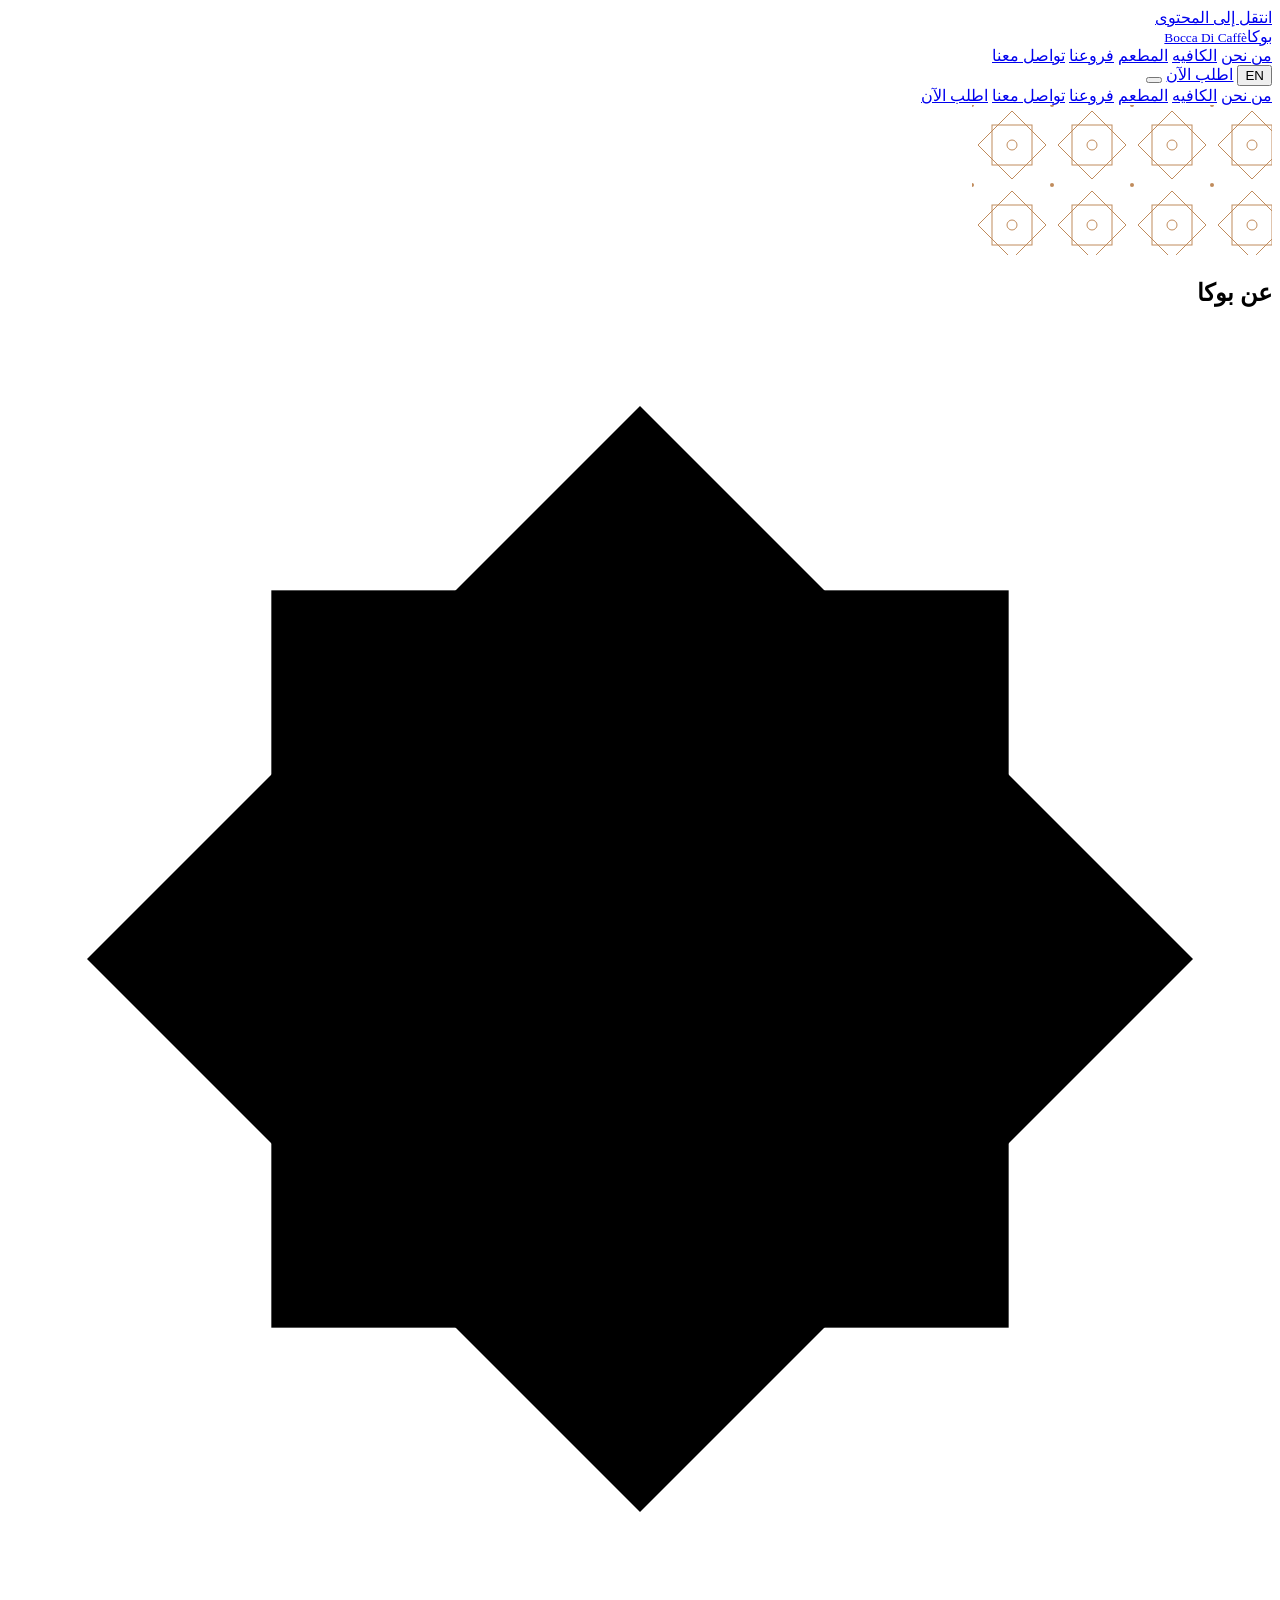
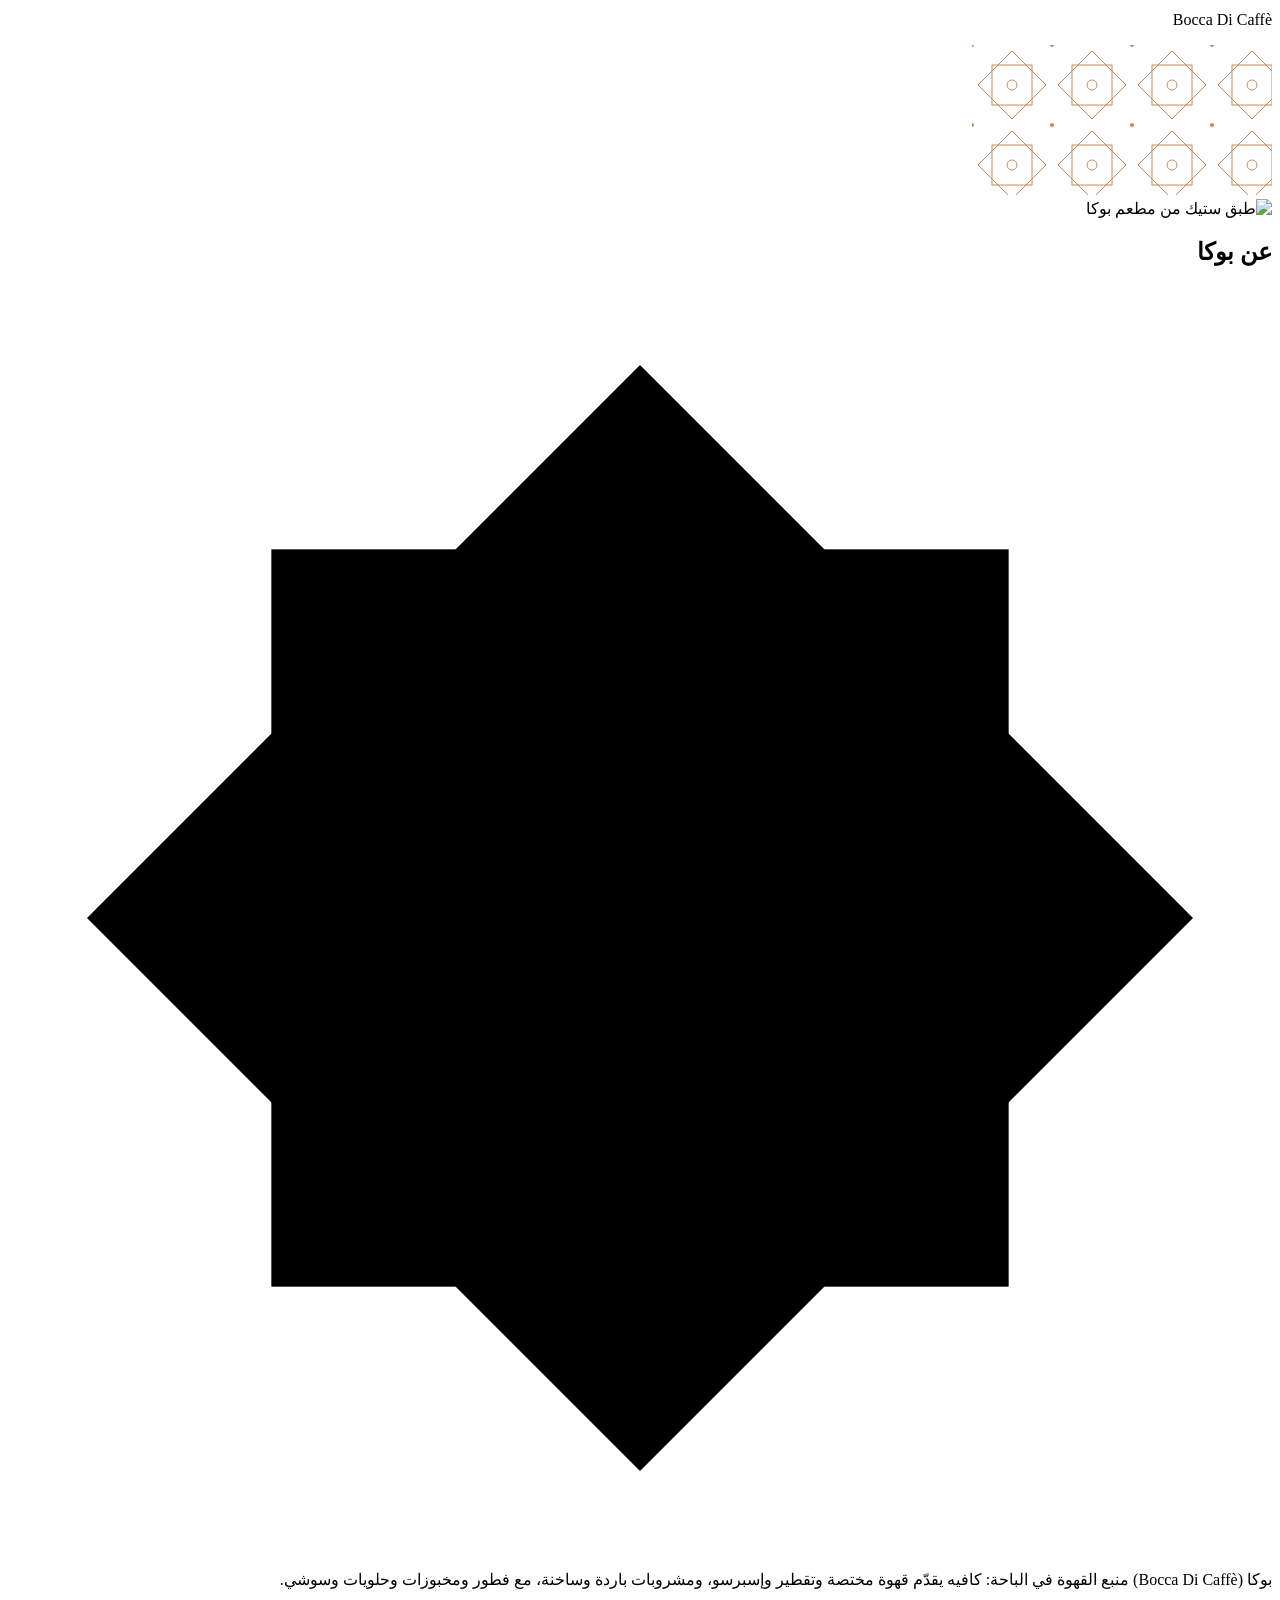
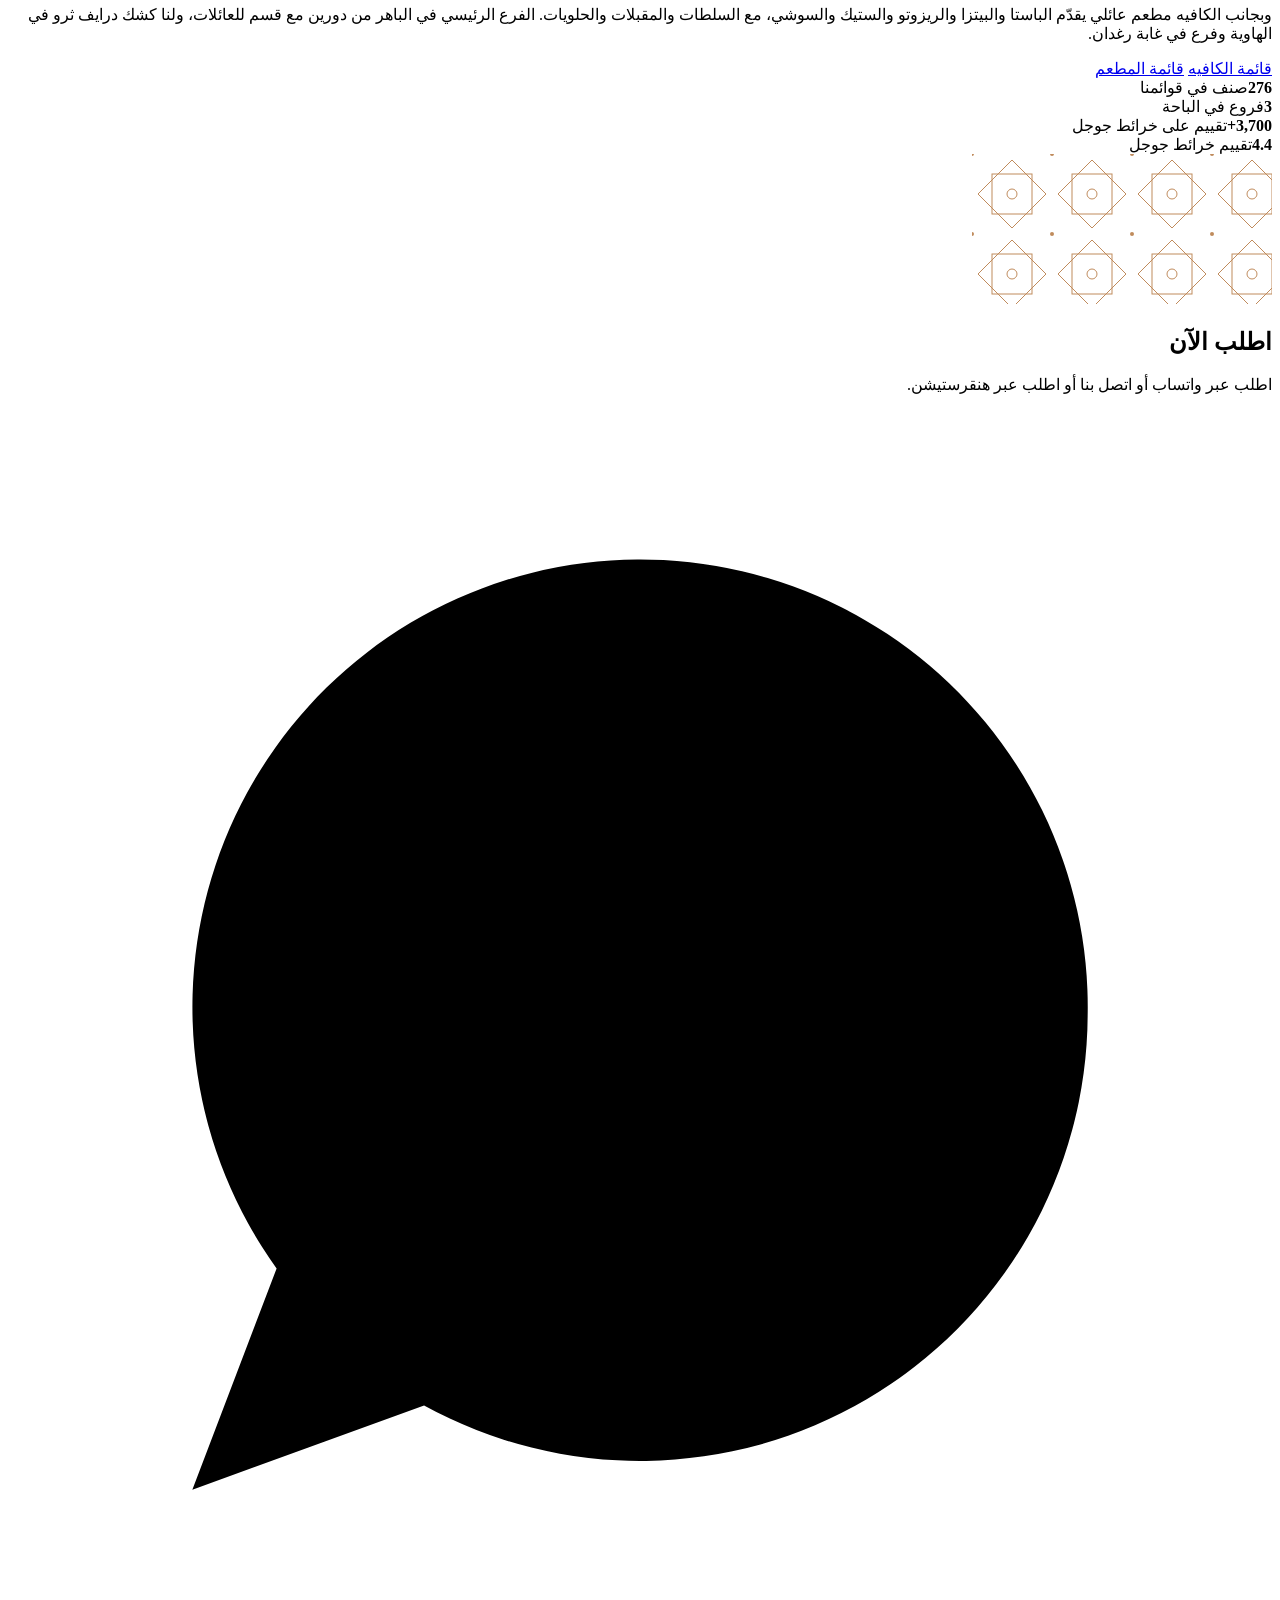
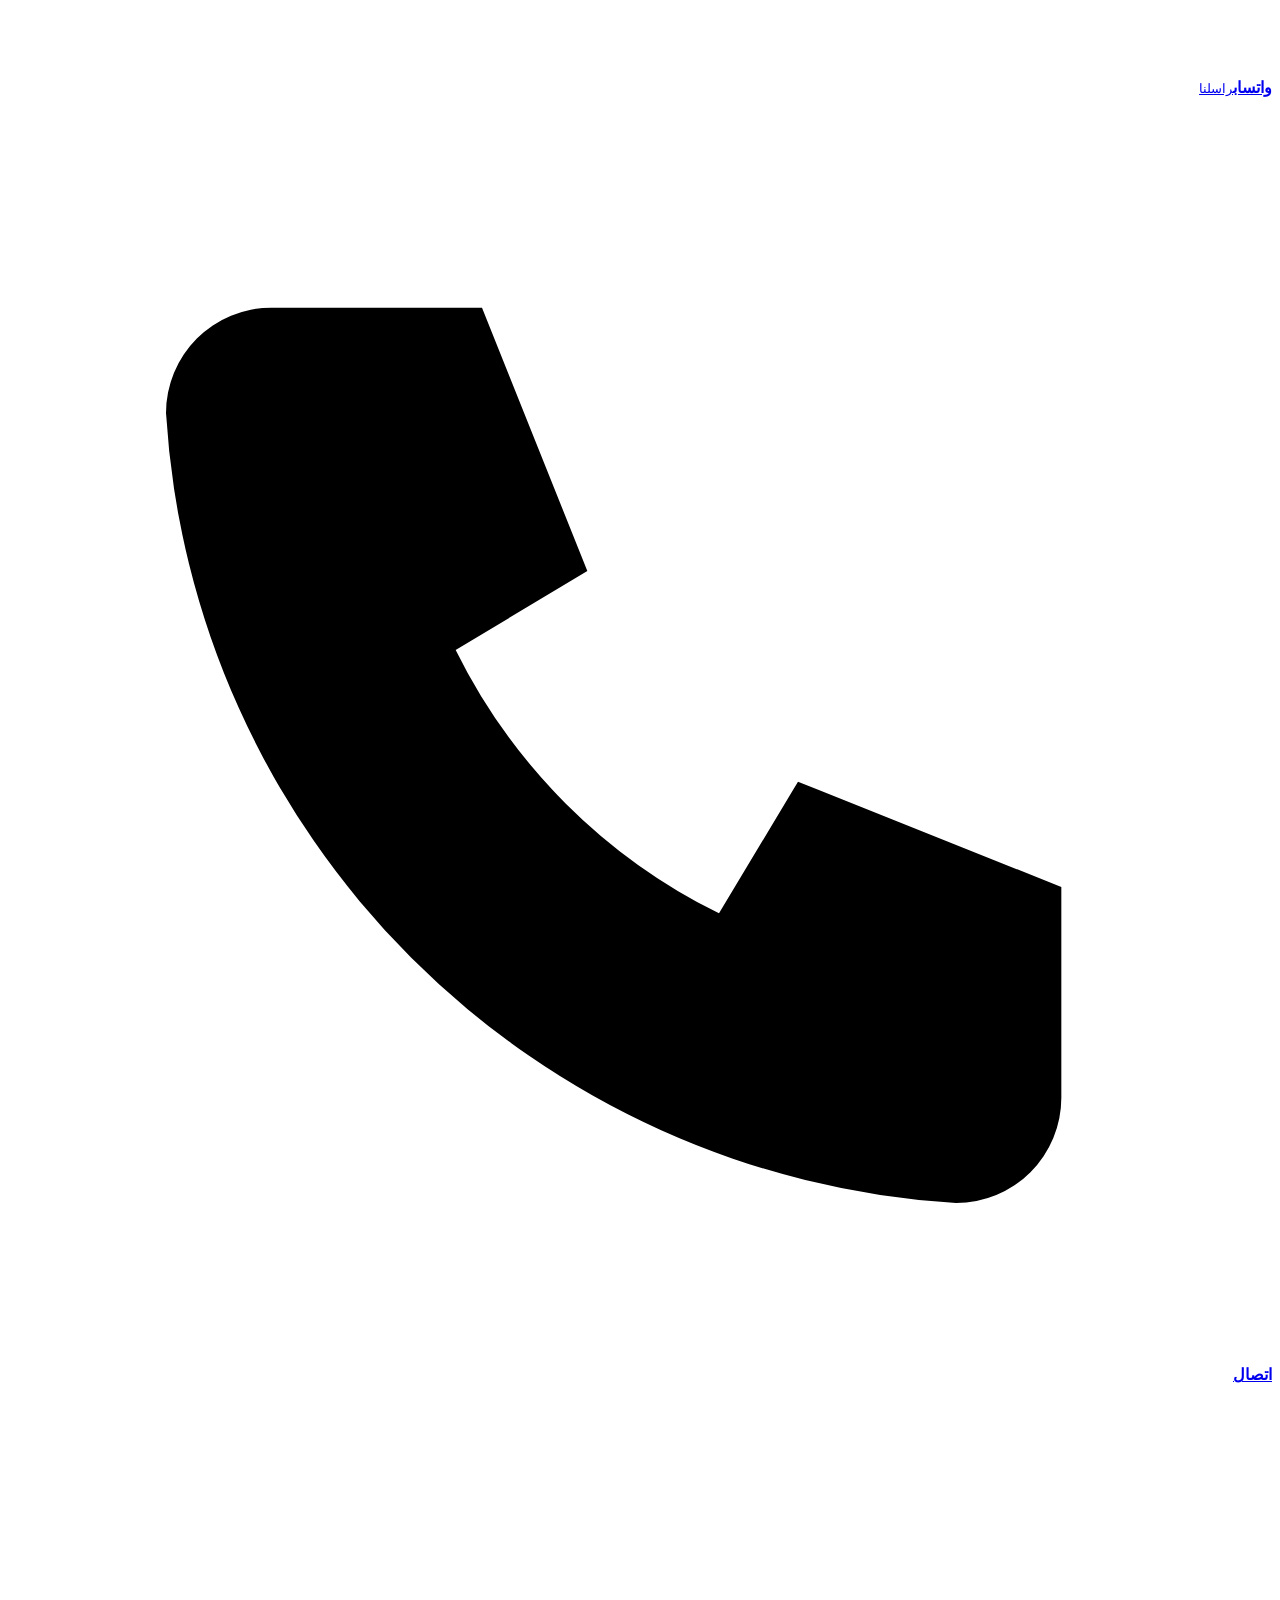
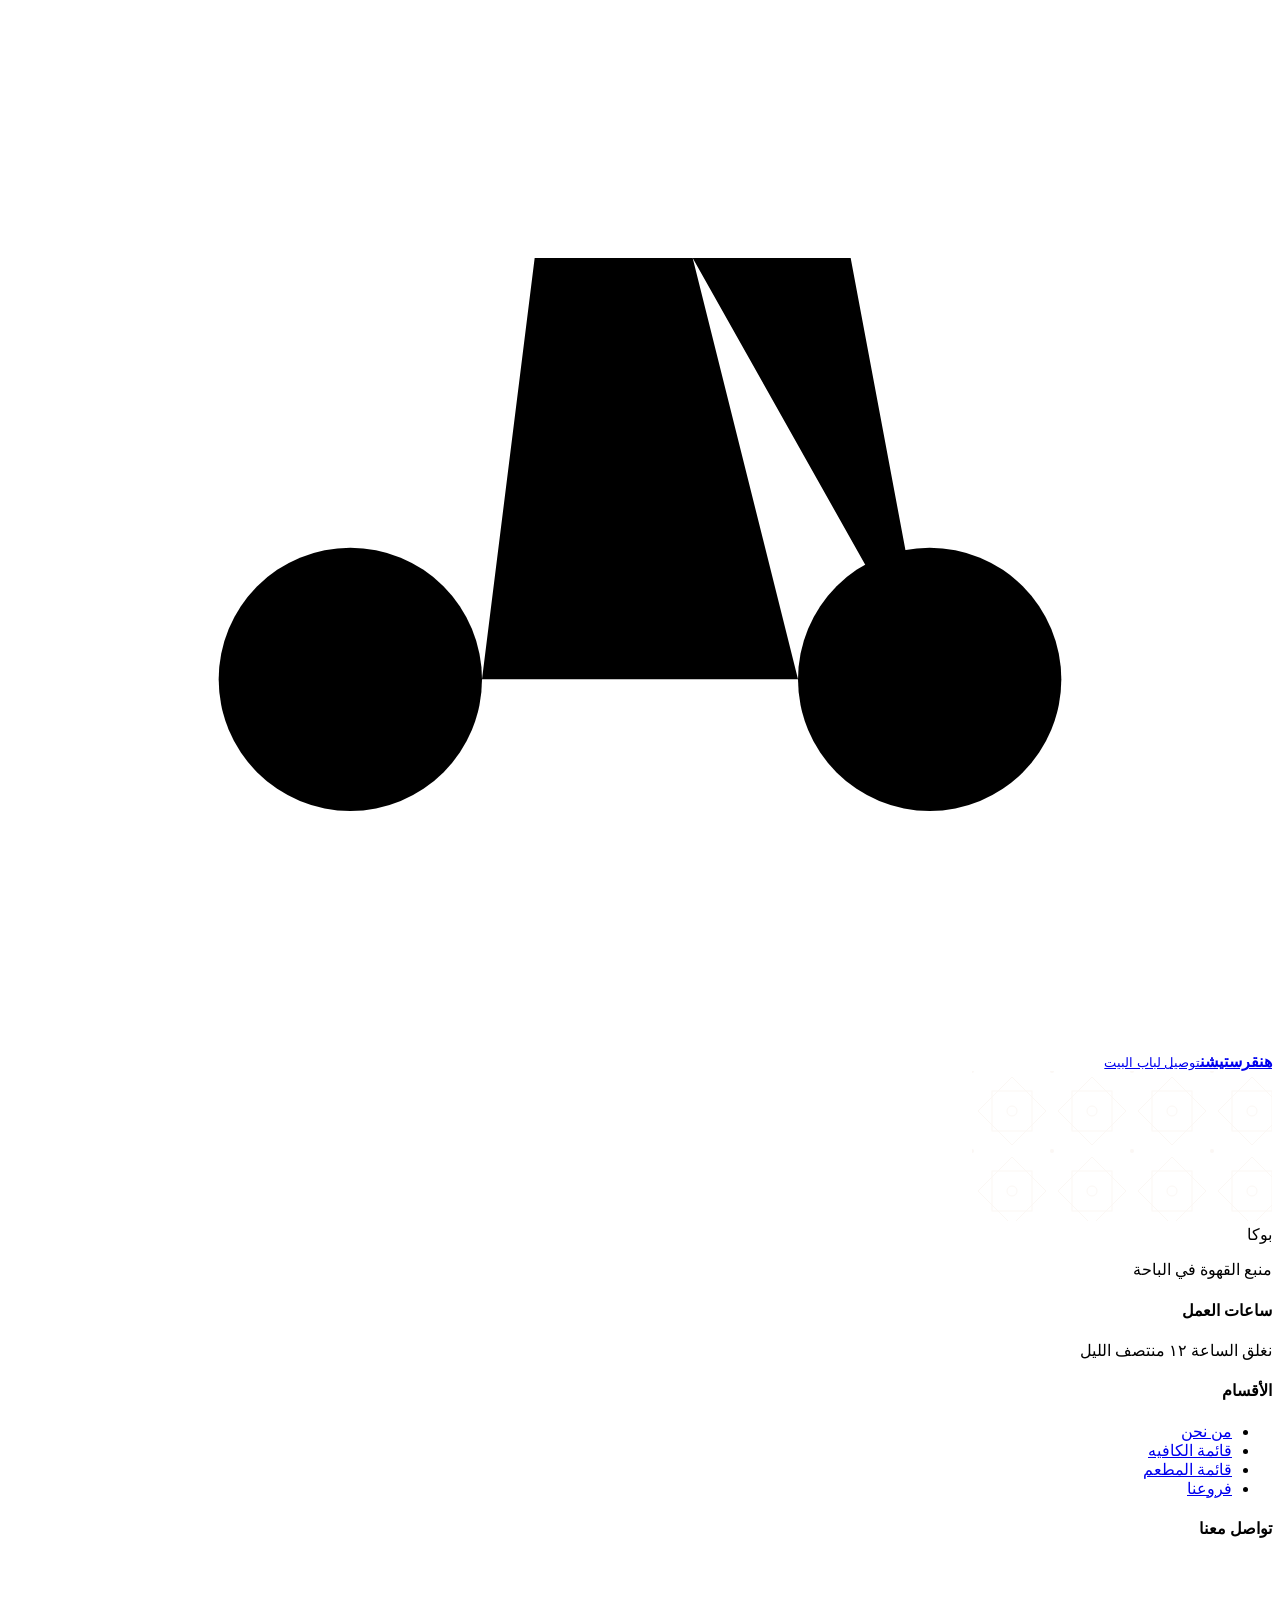
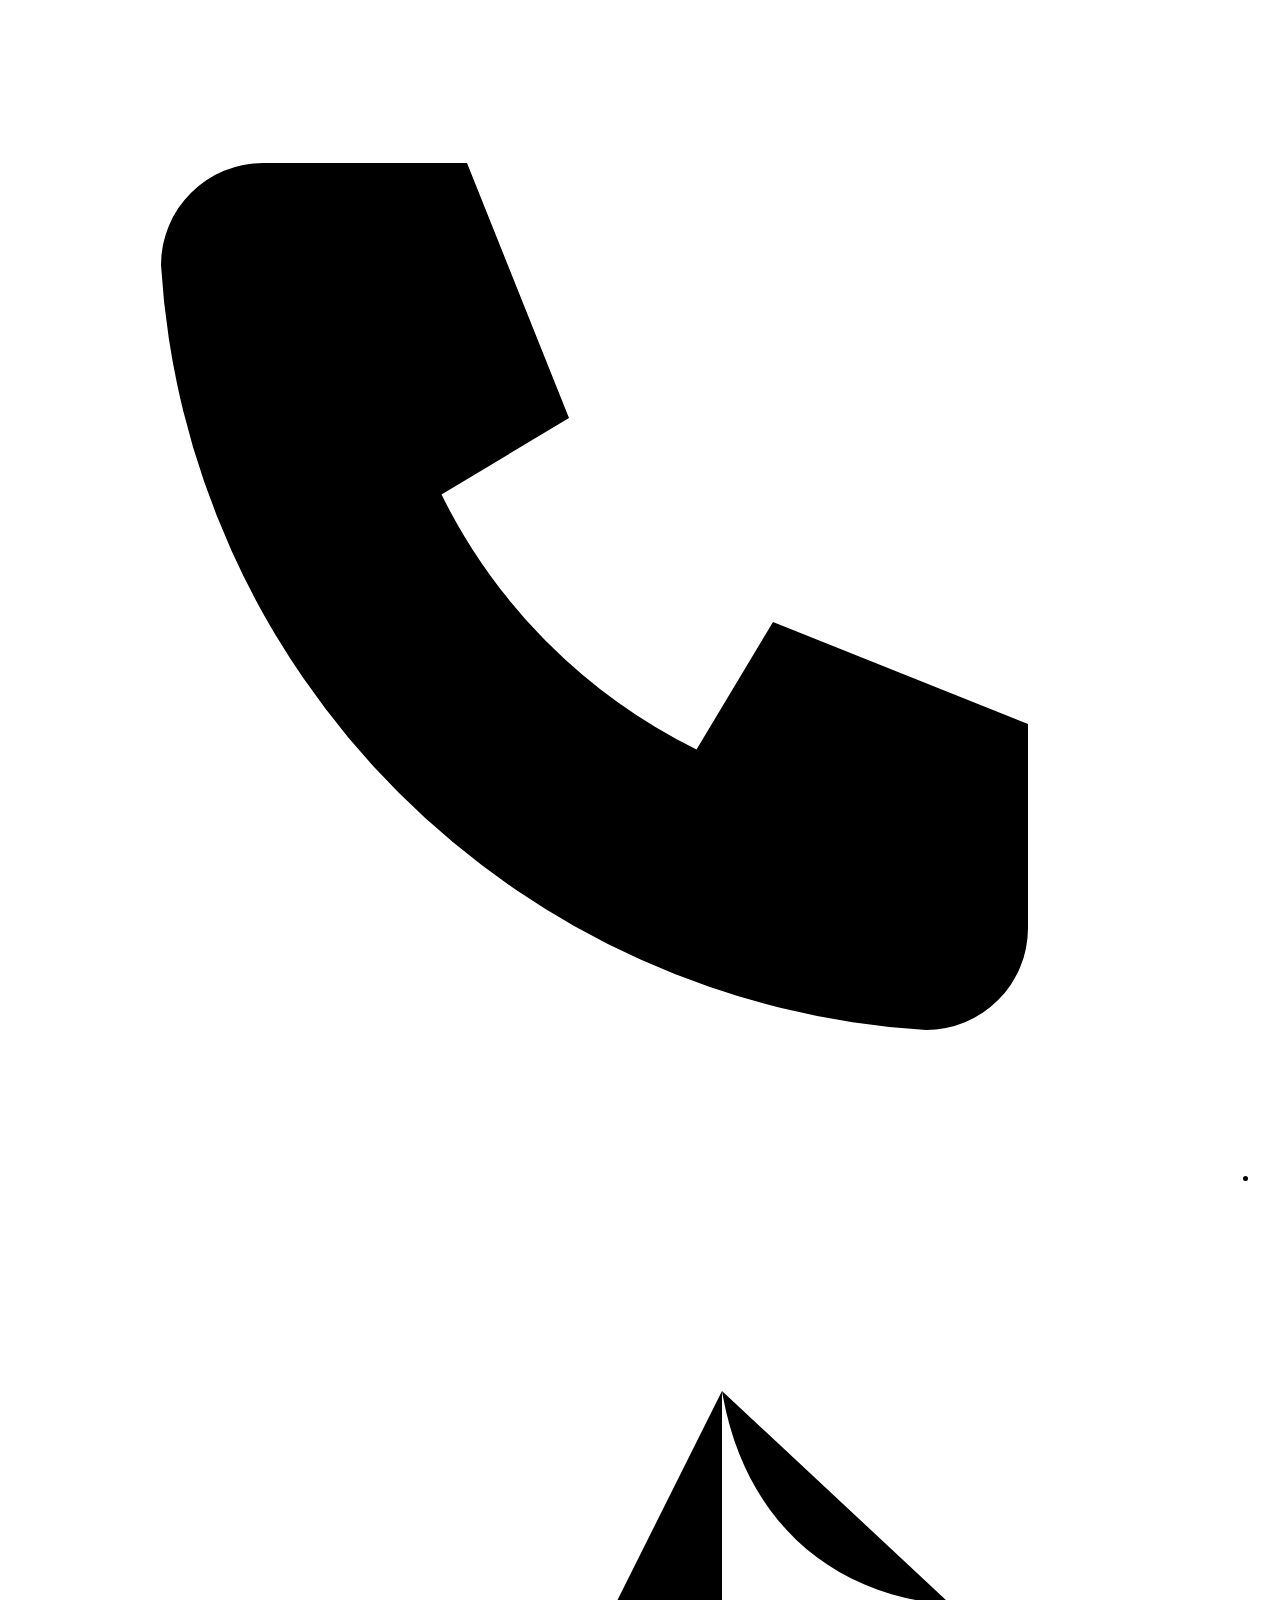
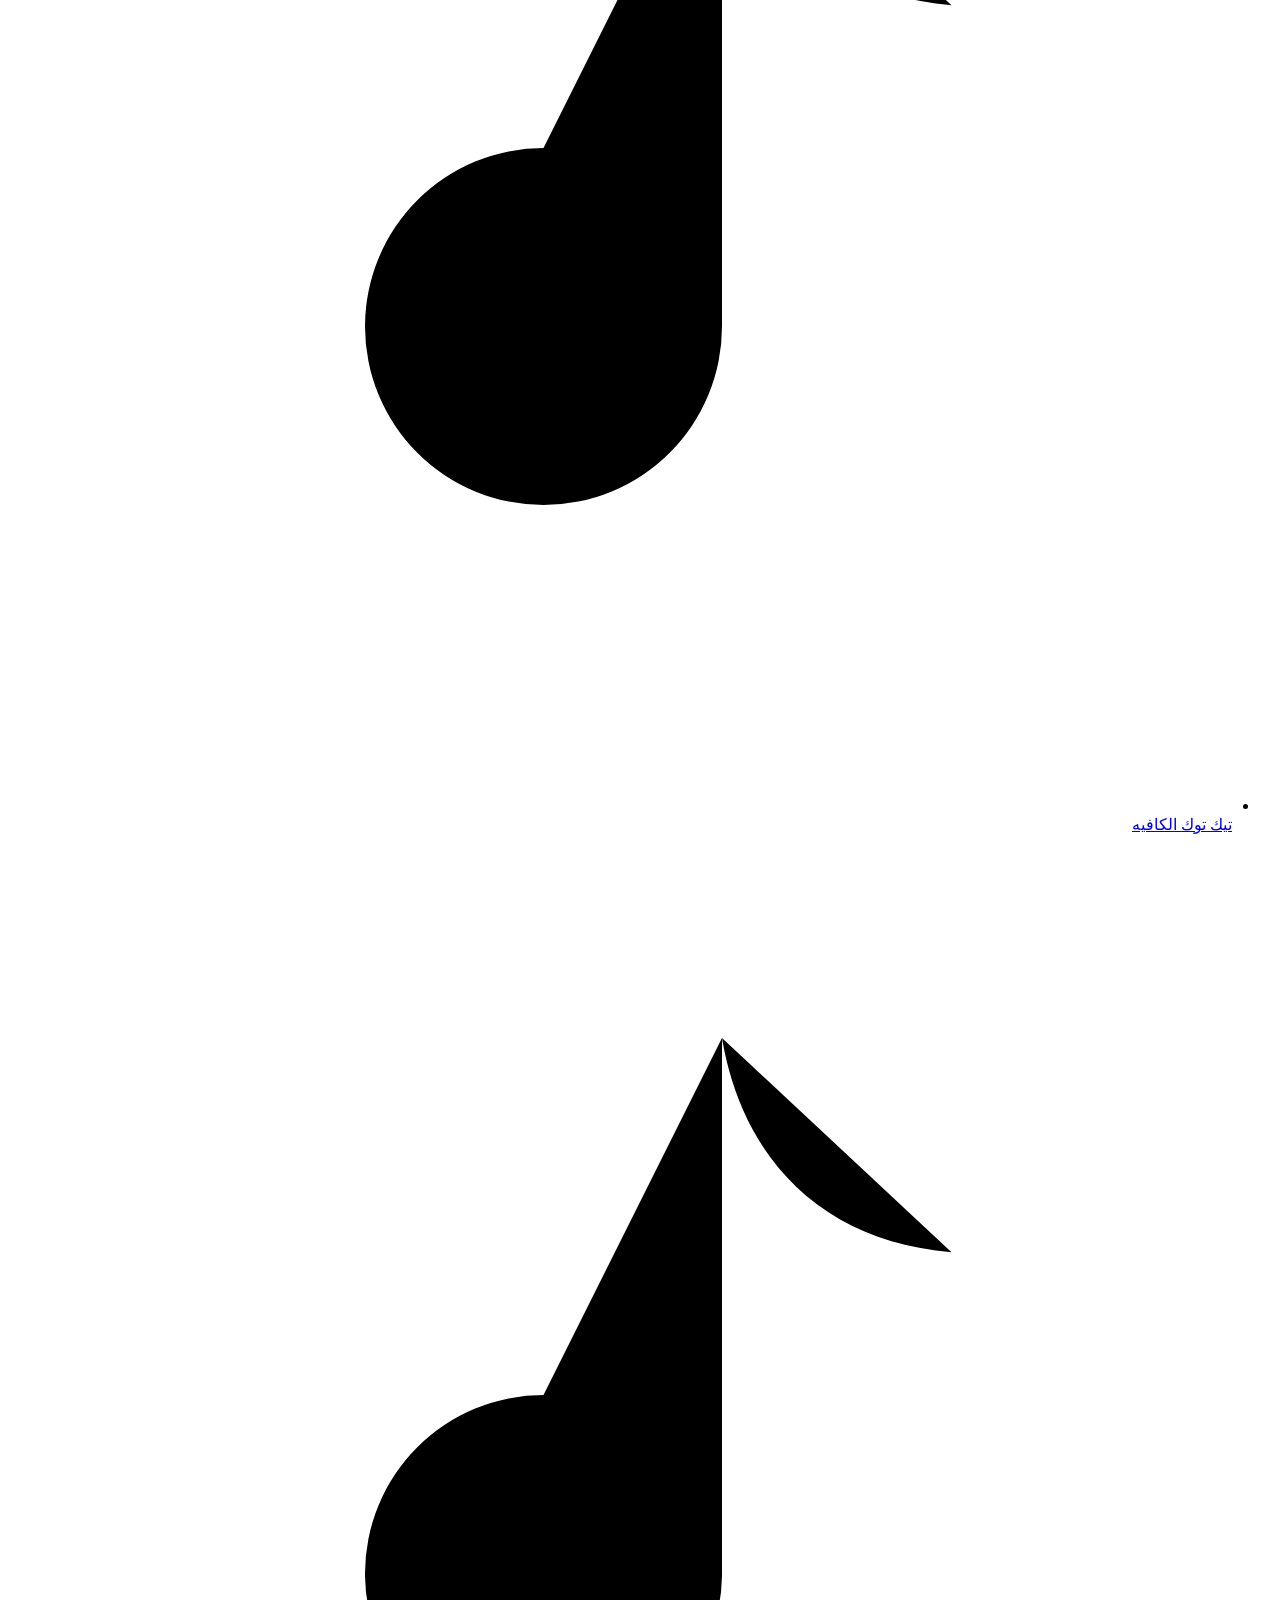
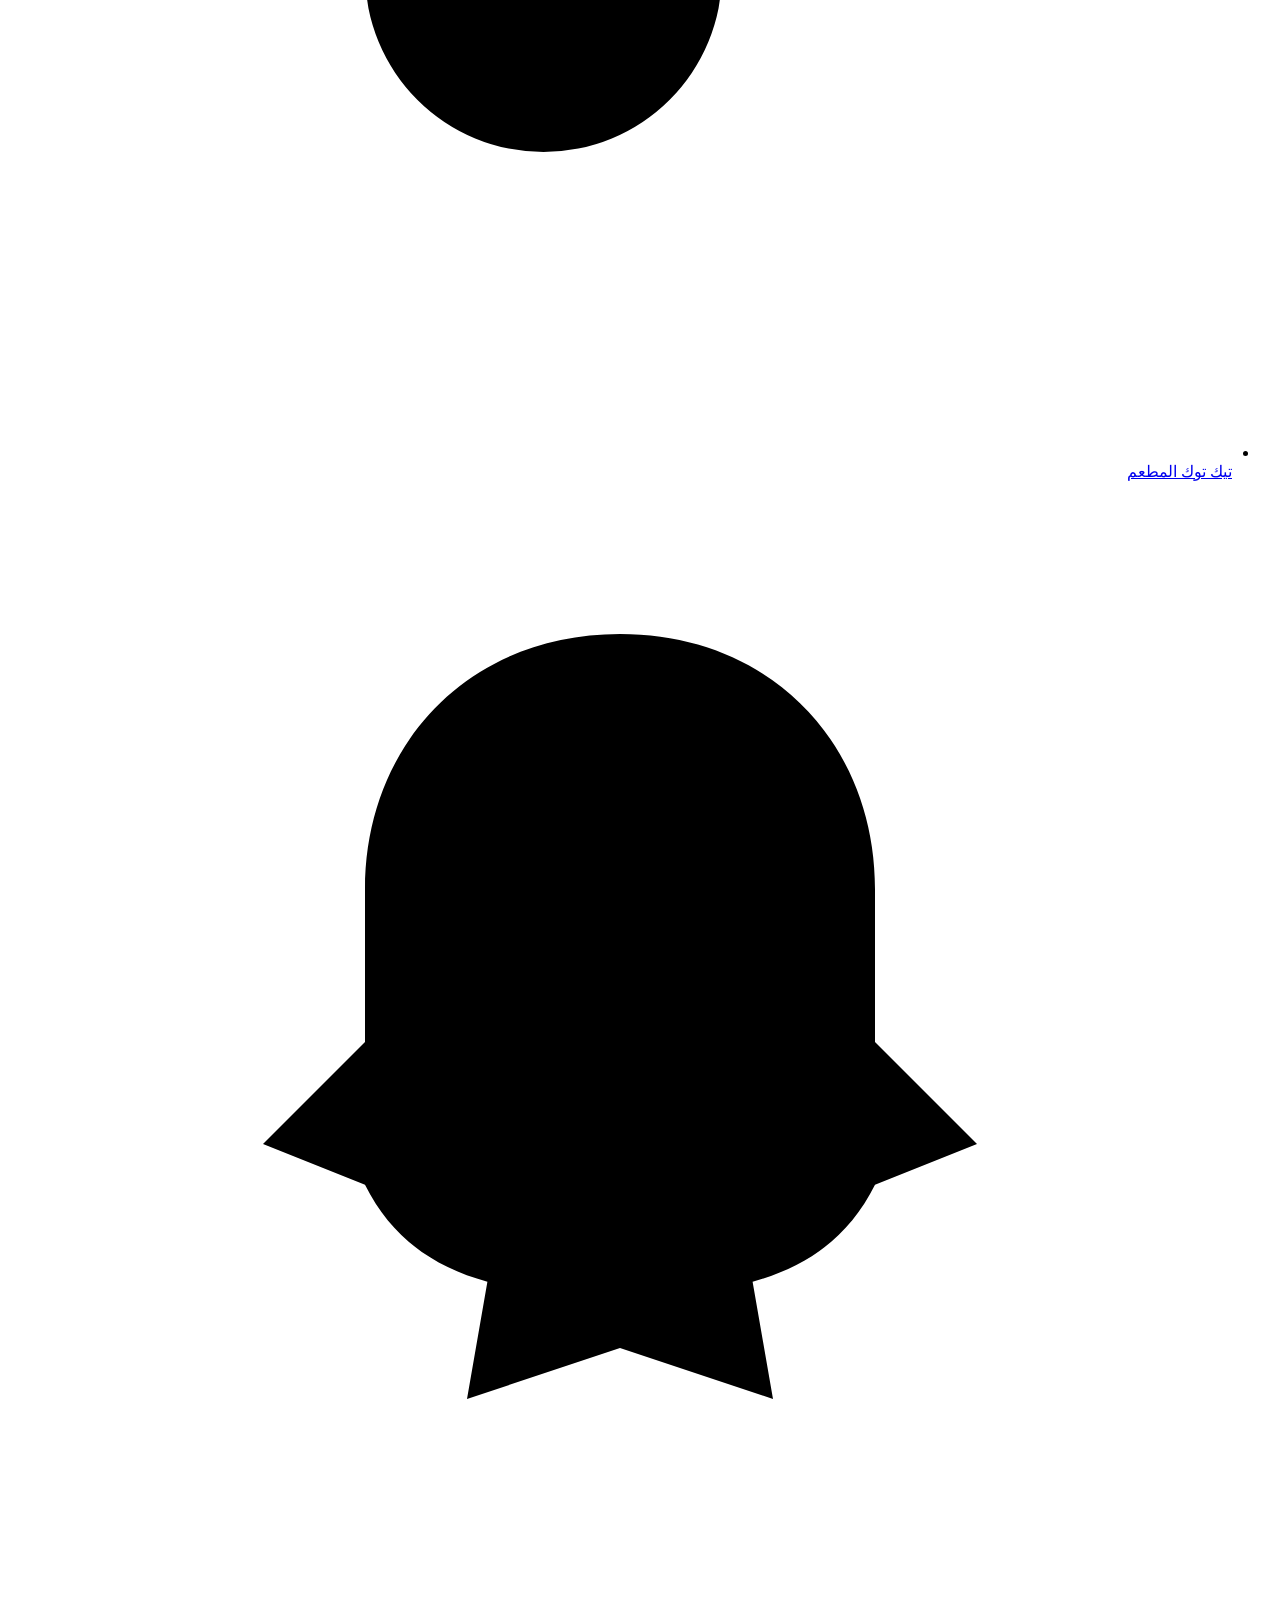
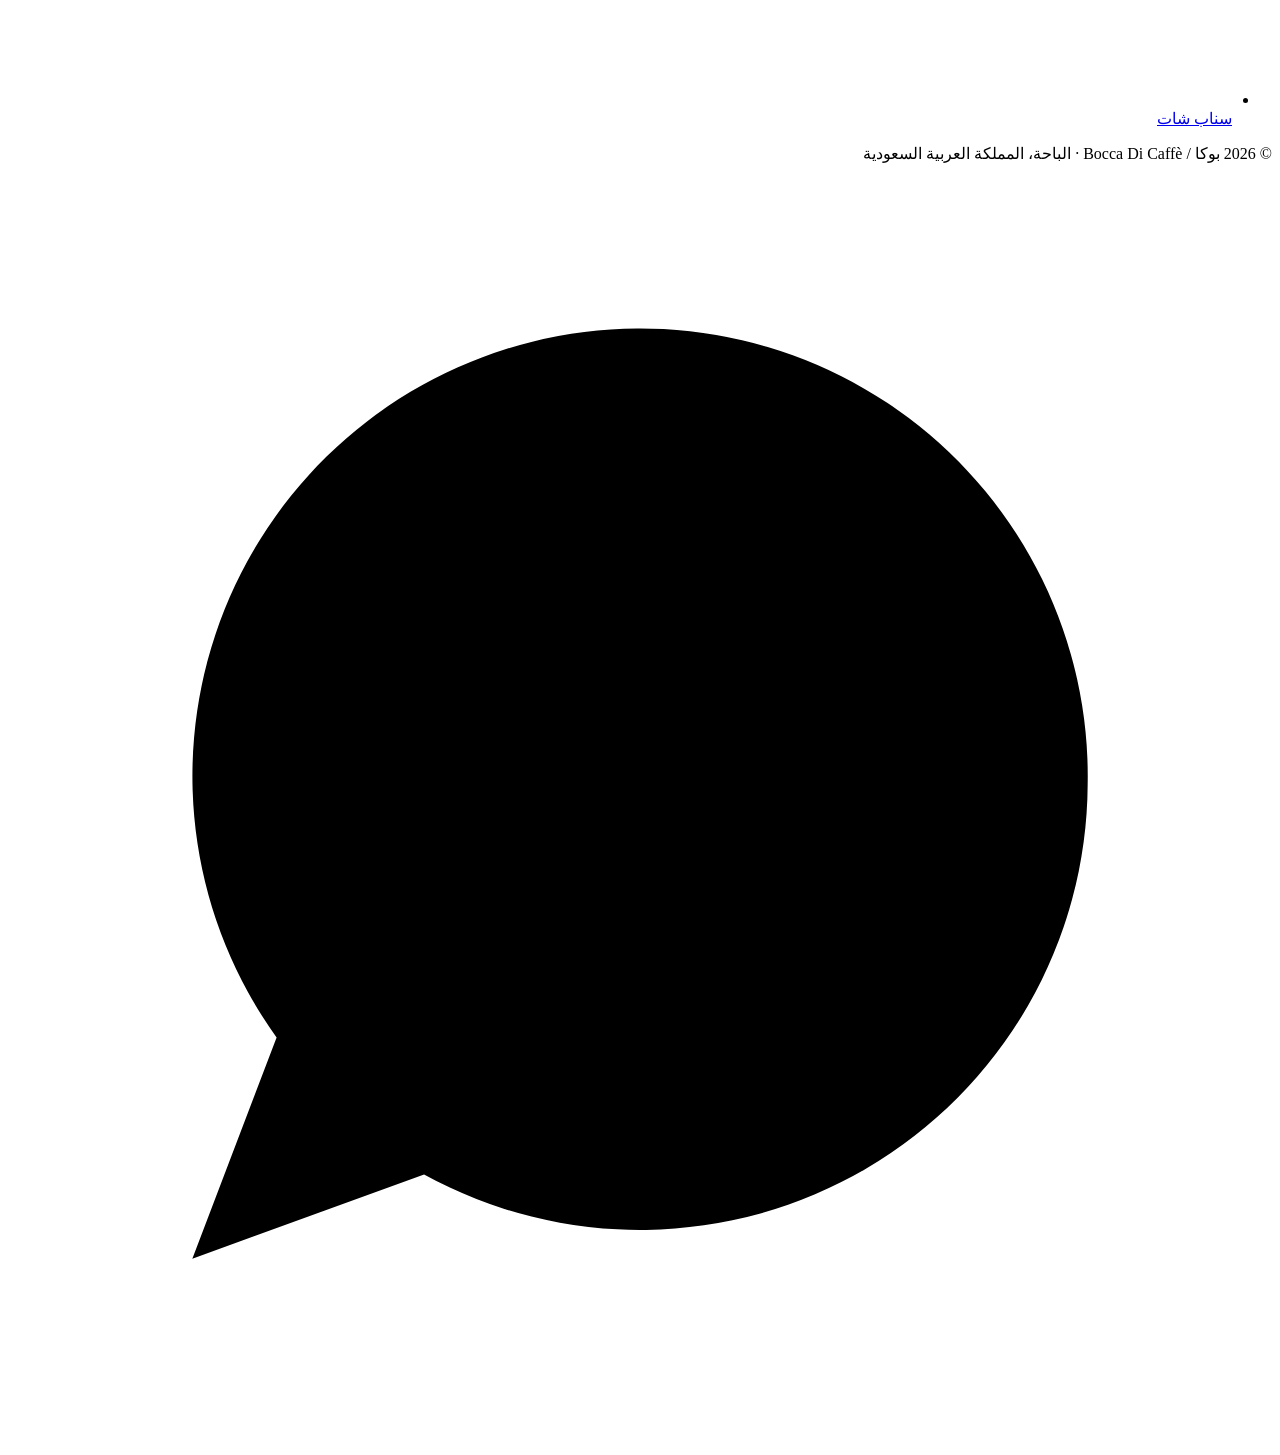
==== about.html @ 69d34390 "Add files via upload" ====
<!DOCTYPE html>
<html lang="ar" dir="rtl">
<head>
<meta charset="utf-8">
<meta name="viewport" content="width=device-width, initial-scale=1, viewport-fit=cover">
<title>من نحن | بوكا Bocca Di Caffè</title>
<meta name="description" content="تعرّف على بوكا في الباحة: كافيه للقهوة المختصة والحلويات والفطور، ومطعم عائلي للباستا والبيتزا والستيك والسوشي.">
<meta name="theme-color" content="#3A1E12">
<link rel="icon" type="image/png" href="assets/img/favicon.png">
<link rel="apple-touch-icon" href="assets/img/apple-touch-icon.png">
<meta property="og:type" content="website"><meta property="og:site_name" content="بوكا | Bocca Di Caffè">
<meta property="og:title" content="من نحن | بوكا Bocca Di Caffè"><meta property="og:description" content="تعرّف على بوكا في الباحة: كافيه للقهوة المختصة والحلويات والفطور، ومطعم عائلي للباستا والبيتزا والستيك والسوشي.">
<meta property="og:image" content="assets/img/logo-512.png"><meta property="og:locale" content="ar_SA"><meta property="og:locale:alternate" content="en_US">
<link rel="preconnect" href="https://fonts.googleapis.com">
<link rel="preconnect" href="https://fonts.gstatic.com" crossorigin>
<link href="https://fonts.googleapis.com/css2?family=Amiri:wght@400;700&family=Cormorant+Garamond:wght@500;600;700&family=Inter:wght@400;500;600&family=Tajawal:wght@400;500;700;800&display=swap" rel="stylesheet">
<script>
(function () {
  var l = 'ar', q = null, s = null;
  try { q = new URLSearchParams(location.search).get('lang'); } catch (e) {}
  try { s = localStorage.getItem('bocca_lang'); } catch (e) {}
  if (q === 'en' || q === 'ar') l = q; else if (s === 'en' || s === 'ar') l = s;
  var d = document.documentElement;
  d.lang = l; d.dir = (l === 'ar') ? 'rtl' : 'ltr'; d.classList.add('js');
  try { if (sessionStorage.getItem('bocca_pre')) d.classList.add('nopre'); } catch (e) {}
  window.__B_LANG = l;
})();
</script>
<link rel="stylesheet" href="assets/style.css">
</head>
<body id="top" data-pg="about">

<svg width="0" height="0" style="position:absolute" aria-hidden="true" focusable="false">
  <defs>
    <linearGradient id="gold-grad" x1="0" y1="0" x2="1" y2="1"><stop offset="0" stop-color="#E3C5A5"/><stop offset="1" stop-color="#C08B5C"/></linearGradient>
    <symbol id="star8" viewBox="0 0 24 24"><rect x="5" y="5" width="14" height="14" stroke-linejoin="round"/><path d="M12 1.5 22.5 12 12 22.5 1.5 12z" stroke-linejoin="round"/><circle cx="12" cy="12" r="2.2"/></symbol>
    <pattern id="pat-star" width="80" height="80" patternUnits="userSpaceOnUse">
      <g fill="none" stroke="#C08B5C" stroke-width="1"><rect x="20" y="20" width="40" height="40"/><path d="M40 6 74 40 40 74 6 40z"/><circle cx="40" cy="40" r="5"/></g>
      <g fill="#C08B5C"><circle cx="0" cy="0" r="2"/><circle cx="80" cy="0" r="2"/><circle cx="0" cy="80" r="2"/><circle cx="80" cy="80" r="2"/></g>
    </pattern>
  </defs>
</svg>

<div class="progress" id="progress" aria-hidden="true"></div>
<a class="skip" href="#main" data-i18n="skip">انتقل إلى المحتوى</a>
<header class="nav" id="nav">
  <div class="container nav-in">
    <a class="logo" href="index.html" data-i18n-aria="logoAria" aria-label="بوكا - الصفحة الرئيسية">
      <span class="logo-img" role="img" aria-label="Bocca logo"></span>
      <span class="logo-text"><span data-i18n="brand">بوكا</span><small>Bocca Di Caffè</small></span>
    </a>
    <nav class="nav-links" data-i18n-aria="navAria" aria-label="التنقل الرئيسي">
      <a href="about.html" aria-current="page" data-i18n="navAbout">من نحن</a>
      <a href="cafe.html" data-i18n="navCafe">الكافيه</a>
      <a href="restaurant.html" data-i18n="navRest">المطعم</a>
      <a href="index.html#branches" data-i18n="navBranches">فروعنا</a>
      <a href="#contact" data-i18n="navContact">تواصل معنا</a>
    </nav>
    <div class="nav-actions">
      <button class="lang" id="langBtn" type="button">EN</button>
      <a class="btn btn-gold btn-sm btn-pulse nav-order" href="#order" data-i18n="navOrder">اطلب الآن</a>
      <button class="burger" id="burger" type="button" aria-expanded="false" aria-controls="mnav" data-i18n-aria="menuOpen" aria-label="فتح القائمة"><span></span><span></span><span></span></button>
    </div>
  </div>
</header>

<div class="mnav" id="mnav" aria-hidden="true">
  <nav data-i18n-aria="navAria" aria-label="التنقل الرئيسي">
    <a href="about.html" aria-current="page" style="--i:0" data-i18n="navAbout">من نحن</a>
    <a href="cafe.html" style="--i:1" data-i18n="navCafe">الكافيه</a>
    <a href="restaurant.html" style="--i:2" data-i18n="navRest">المطعم</a>
    <a href="index.html#branches" style="--i:3" data-i18n="navBranches">فروعنا</a>
    <a href="#contact" style="--i:4" data-i18n="navContact">تواصل معنا</a>
    <a class="btn btn-gold" href="#order" style="--i:5" data-i18n="navOrder">اطلب الآن</a>
  </nav>
</div>

<main id="main">

<section class="page-hero">
  <svg class="orn-bg" aria-hidden="true" focusable="false"><rect width="100%" height="100%" fill="url(#pat-star)"/></svg>
  <div class="container">
    <h1 class="hl" style="--i:1" data-i18n="storyTitle">عن بوكا</h1>
    <div class="divider hl" style="--i:2" aria-hidden="true"><i></i><svg viewBox="0 0 24 24"><use href="#star8"/></svg><i></i></div>
    <p class="hero-en hl" style="--i:2">Bocca Di Caffè</p>
  </div>
</section>

<!-- OUR STORY -->
<section class="section" id="about" aria-labelledby="story-title">
  <svg class="orn-bg" aria-hidden="true" focusable="false"><rect width="100%" height="100%" fill="url(#pat-star)"/></svg>
  <div class="container">
    <div class="story-grid">
      <div class="story-media reveal">
        <img class="media-img" src="assets/img/rest/r020.webp" data-i18n-alt="storyImgAlt" alt="طبق ستيك من مطعم بوكا" width="720" height="720" loading="lazy" decoding="async" style="--ar:1/1">
      </div>
      <div class="story-copy reveal" style="--d:120ms">
        <h2 id="story-title" data-i18n="storyTitle">عن بوكا</h2>
        <div class="divider" aria-hidden="true"><i></i><svg viewBox="0 0 24 24"><use href="#star8"/></svg><i></i></div>
        <p data-i18n="storyP1">بوكا (Bocca Di Caffè) منبع القهوة في الباحة: كافيه يقدّم قهوة مختصة وتقطير وإسبرسو، ومشروبات باردة وساخنة، مع فطور ومخبوزات وحلويات وسوشي.</p>
        <p data-i18n="storyP2">وبجانب الكافيه مطعم عائلي يقدّم الباستا والبيتزا والريزوتو والستيك والسوشي، مع السلطات والمقبلات والحلويات. الفرع الرئيسي في الباهر من دورين مع قسم للعائلات، ولنا كشك درايف ثرو في الهاوية وفرع في غابة رغدان.</p>
        <div class="hero-cta">
          <a class="btn btn-gold" href="cafe.html" data-i18n="cafeTitle">قائمة الكافيه</a>
          <a class="btn btn-ghost" href="restaurant.html" data-i18n="restTitle">قائمة المطعم</a>
        </div>
      </div>
    </div>
    <div class="stats reveal">
      <div class="stat"><b><span class="count" data-total data-target="276">276</span></b><span data-i18n="stItems">صنف في قوائمنا</span></div>
      <div class="stat"><b><span class="count" data-target="3">3</span></b><span data-i18n="stBranches">فروع في الباحة</span></div>
      <div class="stat"><b><span class="count" data-target="3700" data-suffix="+">3,700+</span></b><span data-i18n="stReviews">تقييم على خرائط جوجل</span></div>
      <div class="stat"><b><span class="count" data-target="4.4" data-decimals="1">4.4</span></b><span data-i18n="stRating">تقييم خرائط جوجل</span></div>
    </div>
  </div>
</section>

<section class="order" id="order" aria-labelledby="order-title">
  <svg class="orn-bg" aria-hidden="true" focusable="false"><rect width="100%" height="100%" fill="url(#pat-star)"/></svg>
  <div class="container">
    <div class="section-head reveal">
      <h2 id="order-title" data-i18n="orderTitle">اطلب الآن</h2>
      <p data-i18n="orderSub">اطلب عبر واتساب أو اتصل بنا أو اطلب عبر هنقرستيشن.</p>
    </div>
    <div class="order-grid" data-stagger>
      <a class="order-opt" data-wa href="#" target="_blank" rel="noopener noreferrer"><span class="ic"><svg viewBox="0 0 24 24" aria-hidden="true"><path d="M20.5 11.5a8.5 8.5 0 0 1-12.6 7.4L3.5 20.5l1.6-4.2A8.5 8.5 0 1 1 20.5 11.5z"/><path d="M9 8.5c0 3.5 3 6.5 6.5 6.5l1.2-1.6-2.2-1.1-1 .8a5 5 0 0 1-2.4-2.4l.8-1-1.1-2.2z"/></svg></span><span><b data-i18n="optWA">واتساب</b><small data-i18n="optWAsub">راسلنا</small></span></a>
      <a class="order-opt" data-call href="#"><span class="ic"><svg viewBox="0 0 24 24" aria-hidden="true"><path d="M5 4h4l2 5-2.5 1.5a11 11 0 0 0 5 5L15 13l5 2v4a2 2 0 0 1-2 2A16 16 0 0 1 3 6a2 2 0 0 1 2-2z"/></svg></span><span><b data-i18n="optCall">اتصال</b><small class="ltr" data-phone-text></small></span></a>
      <a class="order-opt" data-hs href="#" target="_blank" rel="noopener noreferrer"><span class="ic"><svg viewBox="0 0 24 24" aria-hidden="true"><circle cx="6.5" cy="17" r="2.5"/><circle cx="17.5" cy="17" r="2.5"/><path d="M9 17h6l-2-8h-3M13 9h3l1.5 8M4 8h5"/></svg></span><span><b data-i18n="optHS">هنقرستيشن</b><small data-i18n="optHSsub">توصيل لباب البيت</small></span></a>
    </div>
  </div>
</section>

</main>

<footer id="contact">
  <svg class="orn-bg" aria-hidden="true" focusable="false" style="opacity:.06"><rect width="100%" height="100%" fill="url(#pat-star)"/></svg>
  <div class="container">
    <div class="foot-grid">
      <div>
        <div class="foot-logo"><span class="logo-img" role="img" aria-label="Bocca logo"></span><span data-i18n="brand">بوكا</span></div>
        <p data-i18n="tagline">منبع القهوة في الباحة</p>
      </div>
      <div>
        <h4 data-i18n="footHours">ساعات العمل</h4>
        <p data-i18n="hoursText">نغلق الساعة ١٢ منتصف الليل</p>
      </div>
      <div>
        <h4 data-i18n="footSections">الأقسام</h4>
        <ul>
          <li><a href="about.html" data-i18n="navAbout">من نحن</a></li>
          <li><a href="cafe.html" data-i18n="cafeTitle">قائمة الكافيه</a></li>
          <li><a href="restaurant.html" data-i18n="restTitle">قائمة المطعم</a></li>
          <li><a href="index.html#branches" data-i18n="navBranches">فروعنا</a></li>
        </ul>
      </div>
      <div>
        <h4 data-i18n="footContact">تواصل معنا</h4>
        <ul>
          <li class="foot-social"><svg viewBox="0 0 24 24" aria-hidden="true"><path d="M5 4h4l2 5-2.5 1.5a11 11 0 0 0 5 5L15 13l5 2v4a2 2 0 0 1-2 2A16 16 0 0 1 3 6a2 2 0 0 1 2-2z"/></svg><a data-call href="#"><span class="ltr" data-phone-text></span></a></li>
          <li class="foot-social" data-social="tiktokCafe"><svg viewBox="0 0 24 24" aria-hidden="true"><path d="M14 4v10.5a3.5 3.5 0 1 1-3.5-3.5"/><path d="M14 4c.4 2.4 2 4 4.5 4.2"/></svg><a target="_blank" rel="noopener noreferrer" href="#"><span data-i18n="tkCafe">تيك توك الكافيه</span> <span class="ltr" data-user></span></a></li>
          <li class="foot-social" data-social="tiktokRest"><svg viewBox="0 0 24 24" aria-hidden="true"><path d="M14 4v10.5a3.5 3.5 0 1 1-3.5-3.5"/><path d="M14 4c.4 2.4 2 4 4.5 4.2"/></svg><a target="_blank" rel="noopener noreferrer" href="#"><span data-i18n="tkRest">تيك توك المطعم</span> <span class="ltr" data-user></span></a></li>
          <li class="foot-social" data-social="snapchat"><svg viewBox="0 0 24 24" aria-hidden="true"><path d="M12 3c-3 0-5 2.2-5 5v3l-2 2 2 .8c.5 1 1.3 1.6 2.4 1.9L9 18l3-1 3 1-.4-2.3c1.1-.3 1.9-.9 2.4-1.9l2-.8-2-2V8c0-2.8-2-5-5-5z"/></svg><a target="_blank" rel="noopener noreferrer" href="#"><span data-i18n="snap">سناب شات</span> <span class="ltr" data-user></span></a></li>
        </ul>
      </div>
    </div>
    <p class="copy" data-i18n="copy">© 2026 بوكا / Bocca Di Caffè · الباحة، المملكة العربية السعودية</p>
  </div>
</footer>

<a class="wa-float" data-wa data-i18n-aria="waFloat" aria-label="اطلب عبر واتساب" href="#" target="_blank" rel="noopener noreferrer"><svg viewBox="0 0 24 24" aria-hidden="true"><path d="M20.5 11.5a8.5 8.5 0 0 1-12.6 7.4L3.5 20.5l1.6-4.2A8.5 8.5 0 1 1 20.5 11.5z"/><path d="M9 8.5c0 3.5 3 6.5 6.5 6.5l1.2-1.6-2.2-1.1-1 .8a5 5 0 0 1-2.4-2.4l.8-1-1.1-2.2z"/></svg></a>

<script src="assets/config.js"></script>
<script src="assets/menu-data.js"></script>
<script src="assets/app.js"></script>
</body>
</html>
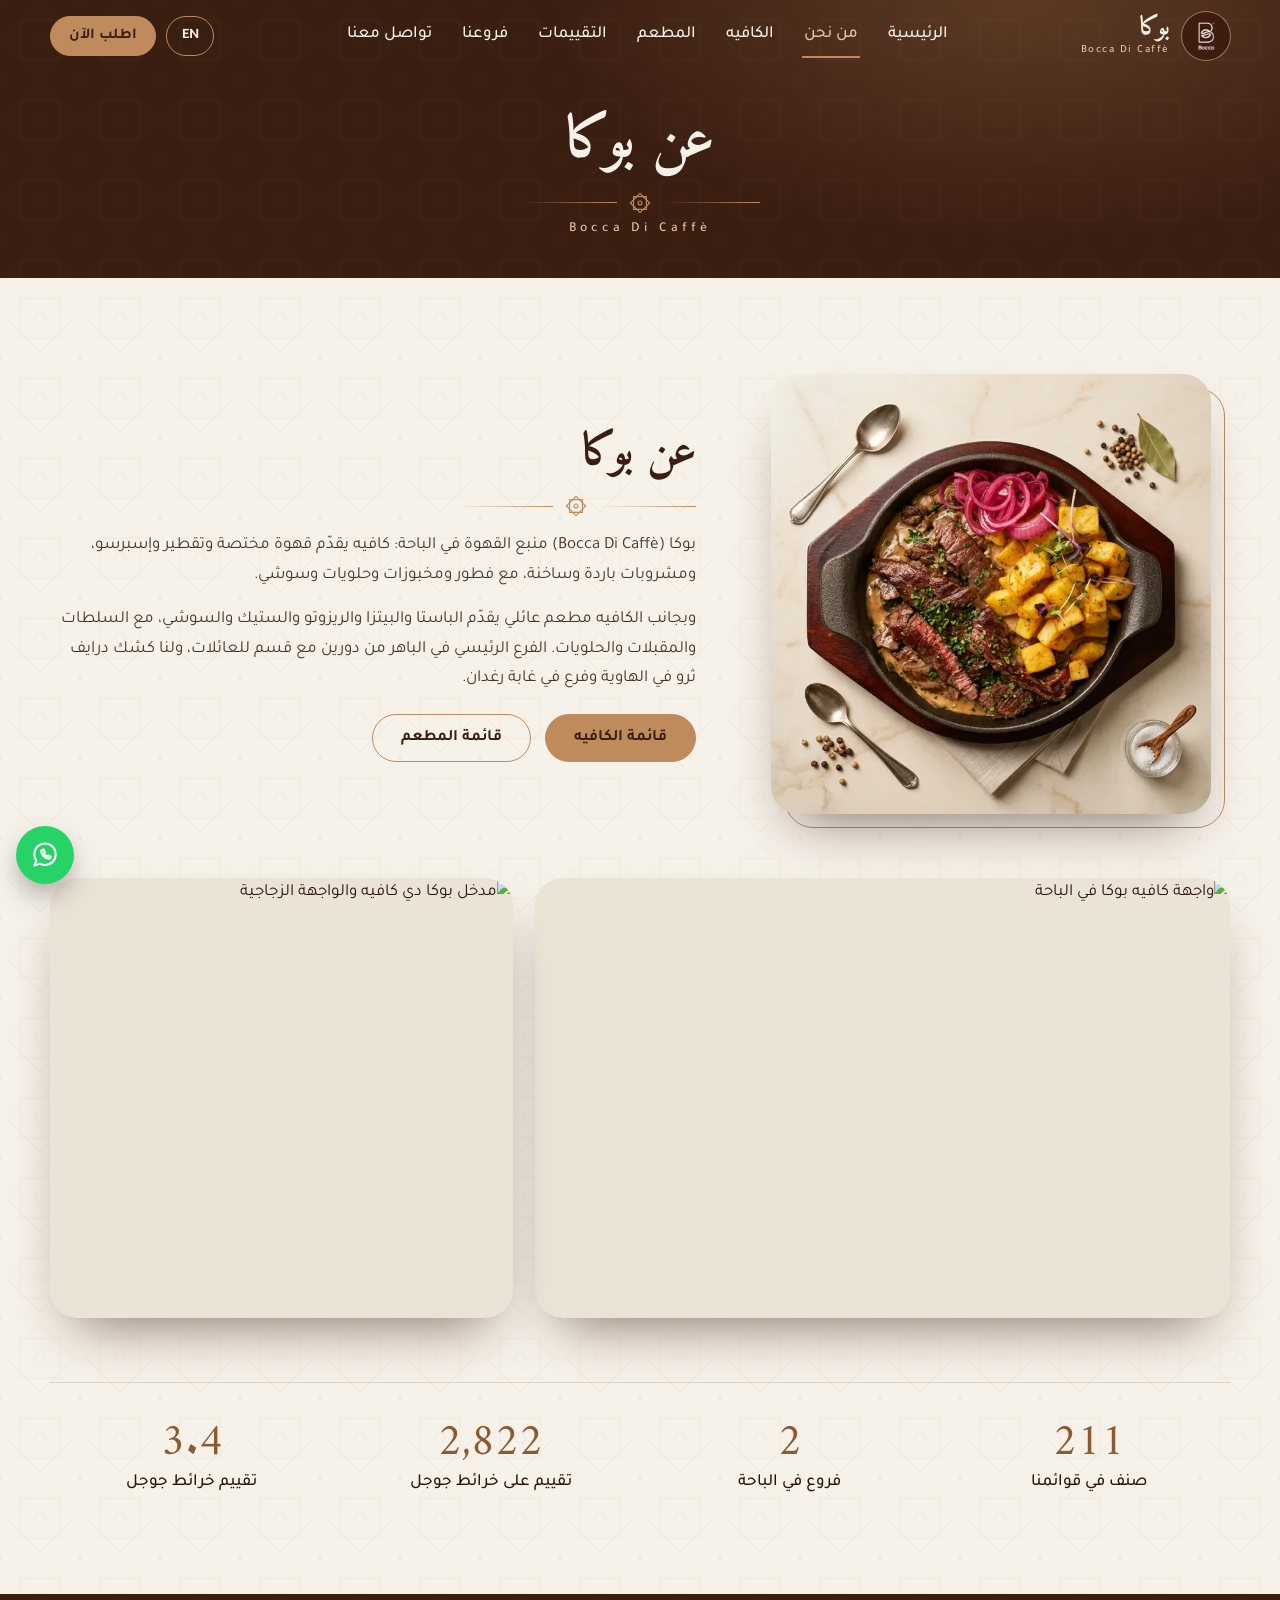
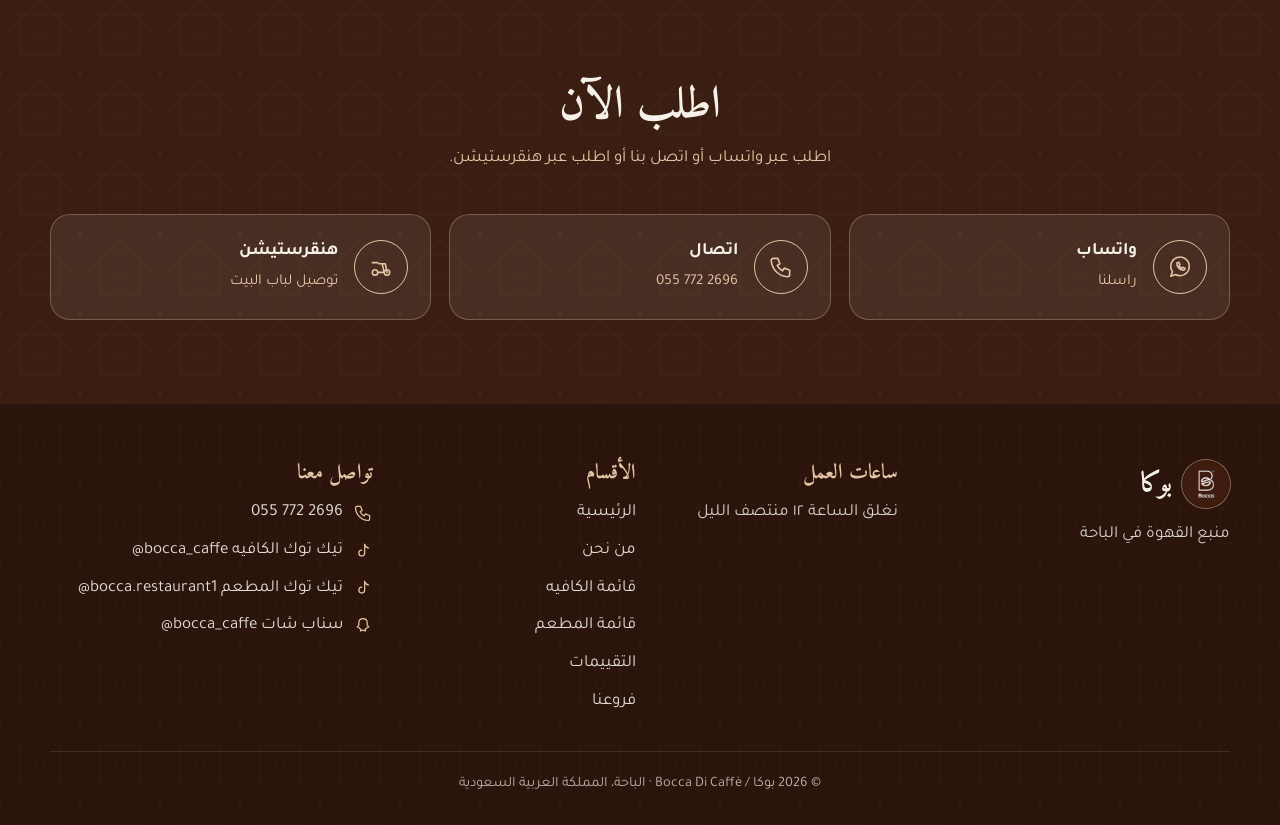
==== commit 8dca875c: "Add files via upload" ====
--- a/about.html
+++ b/about.html
@@ -50,9 +50,11 @@
       <span class="logo-text"><span data-i18n="brand">بوكا</span><small>Bocca Di Caffè</small></span>
     </a>
     <nav class="nav-links" data-i18n-aria="navAria" aria-label="التنقل الرئيسي">
+      <a href="index.html" data-i18n="navHome">الرئيسية</a>
       <a href="about.html" aria-current="page" data-i18n="navAbout">من نحن</a>
       <a href="cafe.html" data-i18n="navCafe">الكافيه</a>
       <a href="restaurant.html" data-i18n="navRest">المطعم</a>
+      <a href="reviews.html" data-i18n="navReviews">التقييمات</a>
       <a href="index.html#branches" data-i18n="navBranches">فروعنا</a>
       <a href="#contact" data-i18n="navContact">تواصل معنا</a>
     </nav>
@@ -66,12 +68,14 @@
 
 <div class="mnav" id="mnav" aria-hidden="true">
   <nav data-i18n-aria="navAria" aria-label="التنقل الرئيسي">
-    <a href="about.html" aria-current="page" style="--i:0" data-i18n="navAbout">من نحن</a>
-    <a href="cafe.html" style="--i:1" data-i18n="navCafe">الكافيه</a>
-    <a href="restaurant.html" style="--i:2" data-i18n="navRest">المطعم</a>
-    <a href="index.html#branches" style="--i:3" data-i18n="navBranches">فروعنا</a>
-    <a href="#contact" style="--i:4" data-i18n="navContact">تواصل معنا</a>
-    <a class="btn btn-gold" href="#order" style="--i:5" data-i18n="navOrder">اطلب الآن</a>
+    <a href="index.html" style="--i:0" data-i18n="navHome">الرئيسية</a>
+    <a href="about.html" aria-current="page" style="--i:1" data-i18n="navAbout">من نحن</a>
+    <a href="cafe.html" style="--i:2" data-i18n="navCafe">الكافيه</a>
+    <a href="restaurant.html" style="--i:3" data-i18n="navRest">المطعم</a>
+    <a href="reviews.html" style="--i:4" data-i18n="navReviews">التقييمات</a>
+    <a href="index.html#branches" style="--i:5" data-i18n="navBranches">فروعنا</a>
+    <a href="#contact" style="--i:6" data-i18n="navContact">تواصل معنا</a>
+    <a class="btn btn-gold" href="#order" style="--i:7" data-i18n="navOrder">اطلب الآن</a>
   </nav>
 </div>
 
@@ -104,6 +108,10 @@
           <a class="btn btn-ghost" href="restaurant.html" data-i18n="restTitle">قائمة المطعم</a>
         </div>
       </div>
+    </div>
+    <div class="duo reveal">
+      <figure class="d-wide"><img src="assets/img/place/bocca-exterior-wide.webp" data-i18n-alt="placeImgAlt1" alt="واجهة كافيه بوكا في الباحة" width="828" height="466" loading="lazy" decoding="async"></figure>
+      <figure class="d-tall"><img src="assets/img/place/bocca-exterior-tall.webp" data-i18n-alt="placeImgAlt2" alt="مدخل بوكا دي كافيه والواجهة الزجاجية" width="672" height="1440" loading="lazy" decoding="async"></figure>
     </div>
     <div class="stats reveal">
       <div class="stat"><b><span class="count" data-total data-target="276">276</span></b><span data-i18n="stItems">صنف في قوائمنا</span></div>
@@ -146,9 +154,11 @@
       <div>
         <h4 data-i18n="footSections">الأقسام</h4>
         <ul>
+          <li><a href="index.html" data-i18n="navHome">الرئيسية</a></li>
           <li><a href="about.html" data-i18n="navAbout">من نحن</a></li>
           <li><a href="cafe.html" data-i18n="cafeTitle">قائمة الكافيه</a></li>
           <li><a href="restaurant.html" data-i18n="restTitle">قائمة المطعم</a></li>
+          <li><a href="reviews.html" data-i18n="navReviews">التقييمات</a></li>
           <li><a href="index.html#branches" data-i18n="navBranches">فروعنا</a></li>
         </ul>
       </div>
--- a/assets/style.css
+++ b/assets/style.css
@@ -0,0 +1,297 @@
+/* Bocca: two-section site (café + restaurant). Brand colours taken from the logo. */
+[hidden]{display:none!important}
+:root{--choc:#3A1E12;--choc-2:#4B2A1B;--cream:#F6F1E9;--cream-2:#EBE3D6;--ink:#2A160D;--accent:#C08B5C;--accent-2:#E3C5A5;--accent-deep:#8A5A33;--line:rgba(58,30,18,.14);
+--fh:'Amiri','Tajawal',serif;--fb:'Tajawal',system-ui,sans-serif;--nav-h:72px;--ease:cubic-bezier(.22,.8,.3,1)}
+body[data-sec="rest"]{--accent:#C27A55;--accent-2:#EBC2A6;--accent-deep:#8F4A2B}
+*{box-sizing:border-box}html{scroll-behavior:smooth;scroll-padding-top:calc(var(--nav-h) + 70px)}
+body{margin:0;background:var(--cream);color:var(--ink);font-family:var(--fb);font-size:1.0625rem;line-height:1.75;overflow-x:hidden}
+img{max-width:100%;display:block}a{color:inherit}h1,h2,h3,h4{font-family:var(--fh);line-height:1.25;margin:0}
+.container{width:min(1180px,100% - 40px);margin-inline:auto}
+.ltr{direction:ltr;unicode-bidi:isolate;display:inline-block}
+:focus-visible{outline:3px solid var(--accent);outline-offset:3px;border-radius:8px}
+.skip{position:fixed;inset-inline-start:12px;top:-60px;background:var(--choc);color:var(--cream);padding:10px 16px;border-radius:10px;z-index:500;transition:top .2s}.skip:focus{top:12px}
+.orn-bg{position:absolute;inset:0;width:100%;height:100%;opacity:.07;pointer-events:none}
+/* buttons */
+.btn{display:inline-flex;align-items:center;justify-content:center;gap:8px;padding:13px 28px;border-radius:999px;border:1.5px solid var(--accent);background:var(--choc);color:var(--cream);font:700 1rem var(--fb);text-decoration:none;cursor:pointer;transition:transform .3s var(--ease),background .3s,color .3s;min-height:48px}
+.btn:hover{transform:translateY(-2px)}.btn-sm{padding:8px 18px;min-height:40px;font-size:.95rem}
+.btn-gold{background:var(--accent);color:var(--choc);border-color:var(--accent)}.btn-gold:hover{background:var(--accent-2)}
+.btn-ghost{background:transparent;color:var(--cream);border-color:var(--accent-2)}.btn-ghost:hover{background:rgba(255,255,255,.1)}
+.branch .btn-ghost{color:var(--choc);border-color:var(--accent)}.branch .btn-ghost:hover{background:var(--accent-2)}
+/* nav */
+.nav{position:fixed;top:0;inset-inline:0;height:var(--nav-h);z-index:210;color:var(--cream);transition:background .4s,box-shadow .4s}
+.nav.solid,.nav.open{background:rgba(58,30,18,.96);-webkit-backdrop-filter:blur(10px);backdrop-filter:blur(10px);box-shadow:0 6px 24px -12px rgba(0,0,0,.6)}
+.nav-in{height:100%;display:flex;align-items:center;justify-content:space-between;gap:16px}
+.logo{display:flex;align-items:center;gap:12px;text-decoration:none}
+.logo-img{display:block;flex:none;width:48px;height:48px;border-radius:50%;background:url(img/logo-512.png) center/cover no-repeat;box-shadow:0 0 0 1px rgba(227,197,165,.5)}
+.logo-text{font-family:var(--fh);font-size:1.6rem;font-weight:700;line-height:1;display:flex;flex-direction:column}.logo-text small{font:500 .68rem var(--fb);letter-spacing:.14em;color:var(--accent-2);margin-top:4px;direction:ltr;text-align:start}
+.nav-links{display:flex;gap:26px}.nav-links a{text-decoration:none;font-weight:500;padding:6px 2px;border-bottom:2px solid transparent;transition:border-color .3s,color .3s}
+.nav-links a:hover,.nav-links a[aria-current]{border-color:var(--accent);color:var(--accent-2)}
+.nav-actions{display:flex;align-items:center;gap:10px}.btn-call{background:var(--accent);color:var(--choc);border-color:var(--accent)}
+.burger{display:none;width:44px;height:44px;border:1.5px solid var(--accent);border-radius:12px;background:transparent;cursor:pointer;flex-direction:column;gap:5px;align-items:center;justify-content:center}
+.burger span{width:20px;height:2px;background:var(--cream);transition:transform .3s,opacity .3s}.burger[aria-expanded=true] span:nth-child(1){transform:translateY(7px) rotate(45deg)}.burger[aria-expanded=true] span:nth-child(2){opacity:0}.burger[aria-expanded=true] span:nth-child(3){transform:translateY(-7px) rotate(-45deg)}
+.mnav{position:fixed;inset:0;z-index:200;background:var(--choc);display:flex;align-items:center;justify-content:center;opacity:0;visibility:hidden;transition:opacity .35s,visibility .35s}
+.mnav.open{opacity:1;visibility:visible}.mnav nav{display:flex;flex-direction:column;align-items:center;gap:6px}
+.mnav a:not(.btn){color:var(--cream);text-decoration:none;font:700 2rem var(--fh);padding:8px 18px}.mnav .btn{margin-top:18px}
+@media(max-width:860px){.nav-links,.nav-actions .btn-call{display:none}.burger{display:flex}}
+/* hero */
+.hero{position:relative;background:radial-gradient(900px 520px at 82% 18%,rgba(192,139,92,.26),transparent 62%),radial-gradient(700px 480px at 8% 92%,rgba(192,139,92,.14),transparent 62%),var(--choc);color:var(--cream);padding:calc(var(--nav-h) + 36px) 0 72px;min-height:100svh;display:flex;align-items:center;overflow:hidden;text-align:center}
+.hero-in{position:relative;display:flex;flex-direction:column;align-items:center}
+.hero-logo{width:clamp(150px,34vw,220px);aspect-ratio:1;border-radius:50%;background:url(img/logo.png) center/cover no-repeat;box-shadow:0 0 0 2px rgba(227,197,165,.5),0 0 0 12px rgba(227,197,165,.08),0 28px 60px -16px rgba(0,0,0,.7);margin-bottom:22px;animation:float 6s ease-in-out infinite}
+@keyframes float{50%{transform:translateY(-8px)}}
+.hero h1{font-size:clamp(3rem,10vw,5.2rem);color:var(--cream)}.hero-en{margin:2px 0 0;letter-spacing:.3em;color:var(--accent-2);font-weight:500;direction:ltr;font-size:.95rem}
+.hero-tag{font:700 clamp(1.4rem,3.6vw,2rem) var(--fh);margin:18px 0 4px}.hero-sub{margin:0;opacity:.85}
+.hero-cta{display:flex;flex-wrap:wrap;gap:14px;justify-content:center;margin-top:30px}
+.rating{display:flex;align-items:center;gap:10px;margin-top:34px;flex-wrap:wrap;justify-content:center}.rating b{font:700 1.9rem/1 var(--fh);color:var(--accent-2)}.stars{color:var(--accent);letter-spacing:2px}.rating small{opacity:.8}
+/* sections */
+.section{position:relative;padding:clamp(56px,8vw,96px) 0}.section-head{text-align:center;margin-bottom:40px}.section-head h2{font-size:clamp(2rem,5vw,2.8rem);color:var(--choc)}.section-head p{margin:10px auto 0;max-width:560px;color:rgba(42,22,13,.75)}
+.divider{display:flex;align-items:center;gap:12px;max-width:240px;margin:14px auto}.divider i{flex:1;height:1px;background:linear-gradient(90deg,transparent,var(--accent))}.divider b{width:9px;height:9px;transform:rotate(45deg);background:var(--accent)}
+/* two-section cards */
+.split{display:grid;grid-template-columns:1fr 1fr;gap:24px}@media(max-width:820px){.split{grid-template-columns:1fr}}
+.sec-card{display:flex;flex-direction:column;border-radius:28px;overflow:hidden;background:var(--choc);color:var(--cream);text-decoration:none;box-shadow:0 24px 50px -24px rgba(58,30,18,.6);transition:transform .45s var(--ease),box-shadow .45s var(--ease)}
+.sec-card:hover{transform:translateY(-8px);box-shadow:0 34px 60px -22px rgba(58,30,18,.7)}
+.sec-img{display:block;aspect-ratio:16/10;background:center/cover no-repeat;position:relative}.sec-img::after{content:"";position:absolute;inset:0;background:linear-gradient(180deg,transparent 45%,var(--choc))}
+.sec-body{display:block;padding:6px 28px 30px}.sec-body small{display:block;color:var(--accent-2);letter-spacing:.25em;direction:ltr;text-align:start;font-weight:500}.sec-body h3{font-size:2.4rem;margin:2px 0 8px;color:var(--cream)}
+.sec-body p{margin:0 0 14px;opacity:.88}.sec-tags{list-style:none;display:flex;flex-wrap:wrap;gap:8px;padding:0;margin:0 0 18px}.sec-tags li{border:1px solid rgba(227,197,165,.4);border-radius:999px;padding:3px 14px;font-size:.9rem;color:var(--accent-2)}
+.sec-more{font-weight:700;color:var(--accent)}
+.sec-rest{background:#35170E}.sec-rest .sec-img::after{background:linear-gradient(180deg,transparent 45%,#35170E)}
+/* strip */
+.strip{background:var(--cream-2);border-block:1px solid var(--line);padding:38px 0}.strip-grid{display:grid;grid-template-columns:repeat(4,1fr);gap:16px;text-align:center}.strip-grid b{display:block;font:700 2.4rem/1.1 var(--fh);color:var(--accent-deep)}.strip-grid span{font-weight:500}
+@media(max-width:640px){.strip-grid{grid-template-columns:repeat(2,1fr);gap:24px}}
+/* branches */
+.branch-grid{display:grid;grid-template-columns:repeat(auto-fit,minmax(260px,1fr));gap:22px}
+.branch{background:#fff;border:1px solid var(--line);border-radius:24px;padding:28px 24px;display:flex;flex-direction:column;gap:10px;transition:transform .4s var(--ease),box-shadow .4s}
+.branch:hover{transform:translateY(-6px);box-shadow:0 22px 44px -22px rgba(58,30,18,.45)}.branch h3{font-size:1.6rem;color:var(--choc)}.branch p{margin:0}.branch ul{margin:0 0 8px;padding-inline-start:20px;color:rgba(42,22,13,.8)}.branch .btn{align-self:flex-start;margin-top:auto}
+/* order band */
+.order{position:relative;background:var(--choc);color:var(--cream);padding:clamp(52px,7vw,84px) 0;overflow:hidden}.order .section-head h2{color:var(--cream)}.order .section-head p{color:var(--accent-2)}
+.order-grid{position:relative;display:grid;grid-template-columns:repeat(auto-fit,minmax(240px,1fr));gap:18px}.order-grid.two{max-width:720px;margin-inline:auto}
+.order-opt{display:flex;align-items:center;gap:16px;background:rgba(255,255,255,.07);border:1px solid rgba(227,197,165,.3);border-radius:20px;padding:22px;text-decoration:none;transition:transform .35s var(--ease),background .35s}.order-opt:hover{transform:translateY(-4px);background:rgba(255,255,255,.12)}
+.order-opt .ic{flex:none;width:54px;height:54px;border-radius:50%;border:1.5px solid var(--accent-2);display:grid;place-items:center}.order-opt svg{width:26px;height:26px;stroke:var(--accent-2);fill:none;stroke-width:1.5;stroke-linecap:round;stroke-linejoin:round}
+.order-opt b{display:block;font-size:1.1rem}.order-opt small{color:var(--accent-2);font-size:.95rem}
+/* footer */
+footer{background:#2A140B;color:var(--cream);padding:56px 0 28px}.foot-grid{display:grid;grid-template-columns:1.2fr 1fr 1.4fr;gap:32px}@media(max-width:760px){.foot-grid{grid-template-columns:1fr}}
+.foot-logo{display:flex;align-items:center;gap:10px;margin-bottom:12px;font:700 1.7rem var(--fh)}footer h4{font-size:1.3rem;color:var(--accent-2);margin-bottom:12px}footer ul{list-style:none;margin:0;padding:0;display:grid;gap:8px}footer p{margin:0;opacity:.85}footer a{text-decoration:none;opacity:.9}footer a:hover{color:var(--accent-2);opacity:1}
+.copy{margin-top:34px!important;padding-top:20px;border-top:1px solid rgba(227,197,165,.2);text-align:center;font-size:.9rem;opacity:.7!important}
+.call-float{position:fixed;inset-inline-start:16px;bottom:calc(16px + env(safe-area-inset-bottom,0px));z-index:150;width:56px;height:56px;border-radius:50%;background:var(--accent);display:grid;place-items:center;box-shadow:0 12px 30px -8px rgba(0,0,0,.5)}.call-float svg{width:26px;height:26px;stroke:var(--choc);fill:none;stroke-width:1.7;stroke-linecap:round;stroke-linejoin:round}
+/* page hero (menu pages) */
+.page-hero{position:relative;background:radial-gradient(800px 400px at 80% 0,rgba(192,139,92,.25),transparent 60%),var(--choc);color:var(--cream);padding:calc(var(--nav-h) + 34px) 0 36px;text-align:center;overflow:hidden}
+body[data-sec="rest"] .page-hero{background:radial-gradient(800px 400px at 80% 0,rgba(194,122,85,.3),transparent 60%),#35170E}
+.page-hero .container{position:relative}.page-hero h1{font-size:clamp(2.4rem,7vw,3.6rem)}.page-hero .hero-en{font-size:.85rem}.page-hero p{margin:0 auto;max-width:560px;opacity:.88}
+.crumbs{list-style:none;display:flex;justify-content:center;gap:8px;padding:0;margin:0 0 14px;font-size:.9rem;color:var(--accent-2)}.crumbs li+li::before{content:"‹";margin-inline-end:8px}.crumbs a{text-decoration:none}
+.switch{display:inline-flex;margin-top:22px;border:1.5px solid var(--accent);border-radius:999px;padding:4px;gap:4px}.switch a{padding:8px 26px;border-radius:999px;text-decoration:none;font-weight:700;transition:background .3s,color .3s}.switch a.on{background:var(--accent);color:var(--choc)}
+/* menu */
+.menu-bar{position:sticky;top:var(--nav-h);z-index:100;background:rgba(246,241,233,.96);-webkit-backdrop-filter:blur(8px);backdrop-filter:blur(8px);border-bottom:1px solid var(--line);padding:12px 0 10px}
+.search{position:relative;max-width:520px;margin:0 auto 10px}.search svg{position:absolute;inset-inline-start:16px;top:50%;transform:translateY(-50%);width:20px;height:20px;stroke:var(--accent-deep);fill:none;stroke-width:1.7;stroke-linecap:round;pointer-events:none}
+.search input{width:100%;min-height:48px;border:1.5px solid var(--line);border-radius:999px;background:#fff;padding:10px 20px;padding-inline-start:46px;font:500 1rem var(--fb);color:var(--ink)}.search input:focus-visible{border-color:var(--accent-deep);outline:none}
+.chips{display:flex;gap:8px;overflow-x:auto;scrollbar-width:none;padding:2px 0 4px}.chips::-webkit-scrollbar{display:none}
+.chip{flex:none;border:1.5px solid var(--line);background:#fff;color:var(--choc);border-radius:999px;padding:7px 18px;font:600 .95rem var(--fb);cursor:pointer;min-height:40px;white-space:nowrap;transition:background .25s,color .25s,border-color .25s}
+.chip:hover{border-color:var(--accent-deep)}.chip.on{background:var(--choc);color:var(--cream);border-color:var(--choc)}
+.menu-sec{padding-top:36px}.menu-note{text-align:center;color:rgba(42,22,13,.7);margin:0 0 28px;font-size:.95rem}
+.cat{margin-bottom:56px}.cat-head{display:flex;align-items:baseline;gap:12px;margin-bottom:20px;border-bottom:1px solid var(--line);padding-bottom:10px}.cat-head h2{font-size:clamp(1.7rem,4vw,2.2rem);color:var(--choc)}.cat-head small{color:var(--accent-deep);font-weight:500;unicode-bidi:isolate}.cat-head .n{margin-inline-start:auto;font-size:.9rem;color:rgba(42,22,13,.6)}
+.grid{display:grid;grid-template-columns:repeat(auto-fill,minmax(250px,1fr));gap:20px}
+.card{background:#fff;border:1px solid var(--line);border-radius:20px;overflow:hidden;display:flex;flex-direction:column;transition:transform .35s var(--ease),box-shadow .35s var(--ease)}.card:hover{transform:translateY(-5px);box-shadow:0 20px 40px -22px rgba(58,30,18,.5)}
+.ph{aspect-ratio:4/3;background:var(--cream-2) center/cover no-repeat;position:relative}
+.ph img{position:absolute;inset:0;width:100%;height:100%;object-fit:cover}.ph.none{background:var(--choc) url(img/logo-512.png) center/38% no-repeat}.ph.none::after{content:"";position:absolute;inset:0;background:rgba(58,30,18,.55)}
+.card-b{padding:14px 16px 16px;display:flex;flex-direction:column;gap:4px;flex:1}.card h3{font:700 1.2rem/1.35 var(--fb);color:var(--choc)}.card .en{font-size:.85rem;color:var(--accent-deep);text-align:start;font-weight:500;unicode-bidi:isolate}
+.card .desc{margin:2px 0 0;font-size:.9rem;line-height:1.6;color:rgba(42,22,13,.72);display:-webkit-box;-webkit-line-clamp:3;-webkit-box-orient:vertical;overflow:hidden}
+.card-f{display:flex;align-items:center;justify-content:space-between;margin-top:auto;padding-top:10px}.price{font:700 1.45rem/1 var(--fh);color:var(--accent-deep)}.price small{font:500 .8rem var(--fb);margin-inline-start:4px}.cal{font-size:.82rem;color:rgba(42,22,13,.6)}
+.empty{text-align:center;padding:40px 0;color:rgba(42,22,13,.7)}
+@media(max-width:560px){.container{width:calc(100% - 28px)}.grid{grid-template-columns:repeat(2,1fr);gap:12px}.card-b{padding:10px 12px 12px}.card h3{font-size:1rem}.card .desc{-webkit-line-clamp:2;font-size:.82rem}.price{font-size:1.2rem}.cat-head{flex-wrap:wrap}}
+/* reveal */
+.reveal{opacity:0;transform:translateY(18px);transition:opacity .7s var(--ease),transform .7s var(--ease)}.reveal.in{opacity:1;transform:none}
+@media(prefers-reduced-motion:reduce){*{animation:none!important;transition:none!important;scroll-behavior:auto!important}.reveal{opacity:1;transform:none}}
+
+/* ================= Con-style layer (preloader, hero arch, features, story, stats, WhatsApp float, EN/AR) ================= */
+html.js body.loading{overflow:hidden}
+#preloader{position:fixed;inset:0;z-index:1000;background:var(--choc);display:grid;place-items:center;transition:opacity .6s,visibility .6s;animation:preFail .5s 3.5s forwards}
+html:not(.js) #preloader,html.nopre #preloader{display:none}
+body:not(.loading) #preloader{opacity:0;visibility:hidden;pointer-events:none}
+@keyframes preFail{to{opacity:0;visibility:hidden;pointer-events:none}}
+.pre-logo{display:flex;flex-direction:column;align-items:center;gap:14px}.pre-logo .logo-img{width:96px;height:96px;animation:float 3s ease-in-out infinite}
+.shimmer{font:700 2.2rem var(--fh);background:linear-gradient(90deg,var(--accent-2),#fff,var(--accent-2));background-size:200% 100%;-webkit-background-clip:text;background-clip:text;color:transparent;animation:shim 1.8s linear infinite}
+@keyframes shim{to{background-position:-200% 0}}
+.progress{position:fixed;top:0;inset-inline:0;height:3px;z-index:300;background:linear-gradient(90deg,var(--accent),var(--accent-2));transform:scaleX(0);transform-origin:left}html[dir=rtl] .progress{transform-origin:right}
+.lang{min-height:40px;min-width:48px;padding:0 14px;border:1.5px solid var(--accent);border-radius:999px;background:transparent;color:var(--cream);font:700 .9rem var(--fb);cursor:pointer;transition:background .3s}.lang:hover{background:rgba(255,255,255,.12)}
+.btn-pulse{animation:pulse 2.6s infinite}@keyframes pulse{0%{box-shadow:0 0 0 0 rgba(192,139,92,.55)}70%{box-shadow:0 0 0 14px rgba(192,139,92,0)}100%{box-shadow:0 0 0 0 rgba(192,139,92,0)}}
+@media(max-width:560px){.nav-actions .nav-order{display:none}}
+.mnav a{opacity:0;transform:translateY(12px);transition:opacity .4s,transform .4s;transition-delay:calc(var(--i,0)*50ms)}.mnav.open a{opacity:1;transform:none}
+/* hero (two columns + arch photo) */
+.hero{text-align:start}
+.hero #particles{position:absolute;inset:0;width:100%;height:100%;pointer-events:none}
+.hero-grid{position:relative;display:grid;grid-template-columns:1.1fr .9fr;gap:48px;align-items:center;width:min(1180px,100% - 40px)}@media(max-width:560px){.hero-grid{width:calc(100% - 28px)}}
+.hero-copy h1{font-size:clamp(3.2rem,9vw,5.4rem)}.hero-copy .hero-en{margin:0}
+.hero-intro{margin:0;max-width:520px;opacity:.88}
+.hero-copy .hero-cta{justify-content:flex-start}
+.open-badge{display:inline-flex;align-items:center;gap:8px;border:1px solid rgba(227,197,165,.45);border-radius:999px;padding:5px 16px;font-size:.92rem;color:var(--accent-2);background:rgba(255,255,255,.06);margin-bottom:14px}
+.open-badge::before{content:"";width:8px;height:8px;border-radius:50%;background:#5BD27C;box-shadow:0 0 0 4px rgba(91,210,124,.2)}
+.rating-row{display:flex;gap:28px;margin-top:30px;flex-wrap:wrap}.rating-row .rating{margin-top:0;justify-content:flex-start}
+.arch-wrap{position:relative;max-width:420px;margin-inline:auto;width:100%}
+.arch{aspect-ratio:4/5;border-radius:999px 999px 28px 28px;overflow:hidden;border:2px solid rgba(227,197,165,.5);box-shadow:0 0 0 12px rgba(227,197,165,.08),0 36px 70px -24px rgba(0,0,0,.75);background:var(--choc-2)}
+.arch img{width:100%;height:100%;object-fit:cover}
+.arch-logo{position:absolute;inset-inline-end:-10px;bottom:34px;width:92px;height:92px;border-radius:50%;background:url(img/logo-512.png) center/cover no-repeat;box-shadow:0 0 0 3px var(--accent),0 16px 34px -10px rgba(0,0,0,.7);animation:float 6s ease-in-out infinite}
+.hl{opacity:0;transform:translateY(22px);animation:hl .8s var(--ease) forwards;animation-delay:calc(var(--i,0)*110ms + 250ms)}@keyframes hl{to{opacity:1;transform:none}}
+html:not(.js) .hl{opacity:1;transform:none;animation:none}
+@media(max-width:860px){.hero{min-height:auto}.hero-grid{grid-template-columns:1fr;gap:36px}.hero-copy{text-align:center}.hero-intro{margin-inline:auto}.hero-copy .hero-cta,.rating-row{justify-content:center}.arch-wrap{max-width:320px}}
+/* feature strip */
+.features{display:grid;grid-template-columns:repeat(4,1fr);gap:22px}.feature{text-align:center;padding:6px 8px}
+.feature .ic{width:58px;height:58px;border-radius:50%;border:1.5px solid var(--accent);display:grid;place-items:center;margin:0 auto 12px}.feature svg{width:26px;height:26px;stroke:var(--accent-deep);fill:none;stroke-width:1.5;stroke-linecap:round;stroke-linejoin:round}
+.feature h3{font-size:1.3rem;color:var(--choc);margin-bottom:4px}.feature p{margin:0;font-size:.95rem;color:rgba(42,22,13,.75)}
+@media(max-width:760px){.features{grid-template-columns:repeat(2,1fr)}}
+/* about page */
+.page-hero .divider{margin:14px auto 4px}
+.story-grid{position:relative;display:grid;grid-template-columns:.85fr 1.15fr;gap:56px;align-items:center}
+.story-media{position:relative;max-width:440px;width:100%;margin-inline:auto}.story-media::before{content:"";position:absolute;inset:0;transform:translate(14px,14px);border:1.5px solid var(--accent);border-radius:28px}
+.media-img{position:relative;width:100%;height:auto;aspect-ratio:var(--ar,4/5);object-fit:cover;border-radius:28px;box-shadow:0 28px 56px -26px rgba(58,30,18,.65);background:var(--cream-2)}
+.story-copy h2{font-size:clamp(2rem,5vw,2.8rem);color:var(--choc)}.story-copy .divider{margin-inline:0}.story-copy p{margin:0 0 14px;color:rgba(42,22,13,.85)}.story-copy .hero-cta{justify-content:flex-start;margin-top:20px}.story-copy .btn-ghost{color:var(--choc);border-color:var(--accent)}.story-copy .btn-ghost:hover{background:var(--accent-2)}
+.stats{position:relative;display:grid;grid-template-columns:repeat(4,1fr);gap:16px;margin-top:64px;padding-top:36px;border-top:1px solid var(--line);text-align:center}
+.stat b{display:block;font:700 2.8rem/1.1 var(--fh);color:var(--accent-deep)}.stat span{font-weight:500}
+@media(max-width:820px){.story-grid{grid-template-columns:1fr;gap:40px}.stats{grid-template-columns:repeat(2,1fr);gap:26px}}
+/* footer: 4 columns */
+.foot-grid{grid-template-columns:1.3fr 1fr 1fr 1.4fr}footer{position:relative;overflow:hidden}footer .container{position:relative}
+@media(max-width:960px){.foot-grid{grid-template-columns:1fr 1fr}}@media(max-width:560px){.foot-grid{grid-template-columns:1fr}}
+.foot-social{display:flex;align-items:center;gap:10px}.foot-social svg{flex:none;width:20px;height:20px;stroke:var(--accent-2);fill:none;stroke-width:1.5;stroke-linecap:round;stroke-linejoin:round}
+/* WhatsApp float */
+.wa-float{position:fixed;inset-inline-end:16px;bottom:calc(16px + env(safe-area-inset-bottom,0px));z-index:150;width:58px;height:58px;border-radius:50%;background:#25D366;display:grid;place-items:center;box-shadow:0 12px 30px -8px rgba(0,0,0,.5);transition:transform .3s var(--ease)}.wa-float:hover{transform:scale(1.08)}
+.wa-float svg{width:30px;height:30px;stroke:#fff;fill:none;stroke-width:1.7;stroke-linecap:round;stroke-linejoin:round}
+/* LTR (English) tweaks */
+html[dir=ltr] .crumbs li+li::before{content:"\203A"}
+html[dir=ltr] .hero-tag,html[dir=ltr] h1,html[dir=ltr] h2,html[dir=ltr] h3{letter-spacing:0}
+html[lang=en]{--fh:'Cormorant Garamond','Amiri',serif;--fb:'Inter','Tajawal',system-ui,sans-serif}
+html[lang=en] .logo-text{font-size:1.7rem}html[lang=en] .hero-copy h1{font-weight:700}
+@media(prefers-reduced-motion:reduce){.hl{opacity:1!important;transform:none!important}#preloader{display:none}.btn-pulse{animation:none}}
+
+/* divider star (svg symbol needs explicit stroke/size) */
+.divider svg{flex:none;width:22px;height:22px;stroke:var(--accent);fill:none;stroke-width:1.2;stroke-linejoin:round}
+
+/* nav: room for the extra Reviews link on narrow desktops */
+@media(max-width:1060px){.nav-links{gap:16px}.nav-links a{font-size:.95rem}}
+
+/* ================= reviews page ================= */
+.rev-hero{padding-bottom:92px}
+.score-wrap{position:relative;z-index:2;margin-top:-56px}
+.score-card{display:flex;align-items:center;justify-content:space-between;gap:24px;flex-wrap:wrap;background:#fff;border:1px solid var(--line);border-radius:28px;padding:26px 34px;box-shadow:0 30px 60px -30px rgba(58,30,18,.55)}
+.score-main{display:flex;align-items:center;gap:22px}
+.score-num{font:700 4.4rem/1 var(--fh);color:var(--choc)}
+.stars-big{position:relative;display:inline-block;font-size:1.7rem;line-height:1;letter-spacing:4px;color:rgba(58,30,18,.16);white-space:nowrap}
+.stars-big::before{content:"★★★★★"}
+.stars-big i{position:absolute;top:0;inset-inline-start:0;width:88%;overflow:hidden;font-style:normal;color:var(--accent);white-space:nowrap}
+.score-main small{display:block;margin-top:8px;color:rgba(42,22,13,.72)}
+.score-actions{display:flex;gap:12px;flex-wrap:wrap}
+.score-card .btn-ghost{color:var(--choc);border-color:var(--accent)}.score-card .btn-ghost:hover{background:var(--accent-2)}
+
+.rev-sec{padding-top:48px}
+.feat{position:relative;overflow:hidden;margin:0 0 56px;border-radius:32px;background:var(--choc);color:var(--cream);padding:clamp(30px,5vw,58px);text-align:center;box-shadow:0 30px 60px -30px rgba(58,30,18,.7)}
+.feat>*{position:relative}.feat>.orn-bg{position:absolute;opacity:.06}
+.feat-label{display:inline-block;border:1px solid rgba(227,197,165,.45);border-radius:999px;padding:3px 16px;font-size:.92rem;color:var(--accent-2);margin-bottom:18px}
+.feat blockquote{margin:0 auto;max-width:760px;font:700 clamp(1.4rem,3.2vw,2.1rem)/1.65 var(--fh)}
+.feat blockquote::before{content:"“";display:block;font-size:4.2rem;line-height:.7;color:var(--accent);margin-bottom:8px}
+.feat figcaption{display:flex;align-items:center;justify-content:center;gap:14px;margin-top:26px;flex-wrap:wrap}
+.feat .rwho{text-align:start}.feat .rwho b{color:var(--cream)}.feat .rwho small{color:var(--accent-2)}
+.feat .rstars .off{color:rgba(246,241,233,.25)}
+
+.rev-bar{display:flex;align-items:center;justify-content:space-between;gap:14px;flex-wrap:wrap;margin-bottom:28px}
+.rev-bar .chips{min-width:0;max-width:100%}
+.chip small{margin-inline-start:8px;font-weight:500;opacity:.65}
+.sort{min-height:44px;border:1.5px solid var(--line);border-radius:999px;background:#fff;padding:0 18px;font:600 .95rem var(--fb);color:var(--choc);cursor:pointer}
+.sort:hover{border-color:var(--accent-deep)}
+
+.rgrid{column-width:300px;column-gap:22px}
+.rcard{position:relative;display:block;width:100%;break-inside:avoid;margin:0 0 22px;background:#fff;border:1px solid var(--line);border-radius:24px;overflow:hidden;transition:box-shadow .35s var(--ease);animation:rIn .6s var(--ease) both;animation-delay:calc(var(--i,0)*70ms)}
+.rcard.still{animation:none}
+@keyframes rIn{from{opacity:0;transform:translateY(16px)}}
+.rcard:hover{box-shadow:0 22px 44px -22px rgba(58,30,18,.45)}
+.rphoto{width:100%;aspect-ratio:4/3;object-fit:cover;background:var(--cream-2)}
+.rcard-b{position:relative;padding:22px 22px 20px}
+.rcard-b::before{content:"“";position:absolute;inset-inline-end:20px;top:10px;font:700 4.6rem/1 var(--fh);color:var(--accent-2);opacity:.55;pointer-events:none}
+.rtop{display:flex;align-items:center;gap:12px;margin-bottom:12px}
+.avatar{flex:none;width:46px;height:46px;border-radius:50%;display:grid;place-items:center;background:var(--bg,var(--choc));color:var(--cream);font:700 1.3rem var(--fh);box-shadow:0 0 0 2px var(--accent-2)}
+.rwho b{display:block;font-size:1.05rem;line-height:1.35;color:var(--choc)}.rwho small{display:block;color:rgba(42,22,13,.62);font-size:.85rem;line-height:1.4}
+.rstars{color:var(--accent);letter-spacing:2px;font-size:1.05rem;line-height:1;margin-bottom:10px;white-space:nowrap}.rstars .off{color:rgba(58,30,18,.18)}
+.feat .rstars{margin:0}
+.rtext{margin:0;color:rgba(42,22,13,.88);line-height:1.8}
+.rtext.clamp{display:-webkit-box;-webkit-line-clamp:5;-webkit-box-orient:vertical;overflow:hidden}
+.rmore{margin-top:6px;padding:0;border:0;background:none;color:var(--accent-deep);font:700 .92rem var(--fb);cursor:pointer;min-height:36px;text-decoration:underline;text-underline-offset:4px}
+.rfoot{display:flex;flex-wrap:wrap;gap:8px;margin-top:14px}
+.rtag{display:inline-block;border:1px solid var(--line);border-radius:999px;padding:2px 13px;font-size:.82rem;line-height:1.6;color:var(--accent-deep);background:var(--cream)}
+.rtag.sample{background:var(--choc);border-color:var(--choc);color:var(--cream)}
+.rev-more{text-align:center;margin-top:10px}
+.rev-empty{text-align:center;padding:48px 0;color:rgba(42,22,13,.72)}
+.rev-cta{margin-top:clamp(56px,8vw,96px)}
+@media(max-width:560px){
+  .rev-hero{padding-bottom:84px}
+  .score-card{justify-content:center;text-align:center;padding:24px 20px}.score-main{flex-direction:column;gap:12px}.score-num{font-size:3.8rem}
+  .score-actions{width:100%;justify-content:center}.score-actions .btn{flex:1 1 100%}
+  .rgrid{column-width:100%}
+  .rev-bar{flex-direction:column;align-items:stretch}.sort{width:100%}
+}
+
+/* nav: 7 links now, so switch to the burger menu a little earlier */
+@media(max-width:1020px){.nav-links,.nav-actions .btn-call{display:none}.burger{display:flex}}
+@media(max-width:1180px) and (min-width:1021px){.nav-links{gap:14px}.nav-links a{font-size:.93rem}}
+@media(max-height:720px){.mnav a:not(.btn){font-size:1.6rem;padding:4px 18px}.mnav .btn{margin-top:10px}}
+.mnav{overflow-y:auto}.mnav nav{margin-block:auto;padding:84px 0 24px}
+
+/* review photos + viewer */
+.rphoto-btn{position:relative;display:block;width:100%;padding:0;border:0;background:var(--cream-2);cursor:zoom-in;overflow:hidden}
+.rphoto-btn .rphoto{width:100%;aspect-ratio:4/5;max-height:420px;object-fit:cover;transition:transform .6s var(--ease)}
+.rphoto-btn:hover .rphoto{transform:scale(1.04)}
+.rcount{position:absolute;inset-block-end:12px;inset-inline-end:12px;display:inline-flex;align-items:center;gap:6px;background:rgba(58,30,18,.82);color:var(--cream);border-radius:999px;padding:3px 12px 3px 10px;font:600 .85rem/1.6 var(--fb);-webkit-backdrop-filter:blur(6px);backdrop-filter:blur(6px)}
+.rcount svg{width:16px;height:16px;stroke:var(--accent-2);fill:none;stroke-width:1.6;stroke-linecap:round;stroke-linejoin:round}
+.feat-ph{display:flex;justify-content:center;gap:12px;margin-top:26px}
+.feat-ph button{width:92px;aspect-ratio:1;padding:0;border:2px solid rgba(227,197,165,.5);border-radius:18px;overflow:hidden;background:var(--choc-2);cursor:zoom-in;transition:border-color .3s,transform .3s var(--ease)}
+.feat-ph button:hover{border-color:var(--accent-2);transform:translateY(-3px)}
+.feat-ph img{width:100%;height:100%;object-fit:cover}
+.lb{position:fixed;inset:0;z-index:600;background:rgba(26,12,6,.94);display:flex;align-items:center;justify-content:center;padding:56px 64px;-webkit-backdrop-filter:blur(6px);backdrop-filter:blur(6px);animation:lbIn .25s var(--ease)}
+@keyframes lbIn{from{opacity:0}}
+.lb-fig{margin:0;max-width:100%;max-height:100%;display:flex;flex-direction:column;align-items:center;gap:12px;color:var(--cream)}
+.lb-fig img{max-width:100%;max-height:calc(100svh - 150px);width:auto;height:auto;object-fit:contain;border-radius:14px;box-shadow:0 30px 70px -20px rgba(0,0,0,.8)}
+.lb-fig figcaption{font-size:.95rem;color:var(--accent-2);text-align:center}
+.lb button{border:1.5px solid rgba(227,197,165,.5);background:rgba(58,30,18,.7);color:var(--cream);border-radius:50%;width:48px;height:48px;display:grid;place-items:center;cursor:pointer;transition:background .3s}
+.lb button:hover{background:var(--accent);color:var(--choc)}
+.lb button svg{width:22px;height:22px;stroke:currentColor;fill:none;stroke-width:1.8;stroke-linecap:round;stroke-linejoin:round}
+.lb-x{position:absolute;top:calc(14px + env(safe-area-inset-top,0px));inset-inline-end:14px}
+.lb-nav{position:absolute;top:50%;transform:translateY(-50%)}.lb-prev{inset-inline-start:12px}.lb-next{inset-inline-end:12px}
+html[dir=rtl] .lb-nav svg{transform:scaleX(-1)}
+@media(max-width:560px){.lb{padding:64px 12px 28px}.lb-nav{top:auto;bottom:12px;transform:none}.lb-fig img{max-height:calc(100svh - 190px)}.feat-ph button{width:76px}}
+
+/* place photos (home + about) */
+.place{position:relative;overflow:hidden}
+.place-grid{position:relative;display:grid;grid-template-columns:1fr 1.05fr;gap:clamp(32px,6vw,72px);align-items:center}
+.place-copy h2{font-size:clamp(2rem,5vw,2.8rem);color:var(--choc)}.place-copy .divider{margin-inline:0}
+.place-copy p{margin:0 0 20px;color:rgba(42,22,13,.85);max-width:460px}
+.place-copy .hero-cta{display:flex;flex-wrap:wrap;gap:12px;margin-top:0}
+.place-copy .btn-ghost{color:var(--choc);border-color:var(--accent)}.place-copy .btn-ghost:hover{background:var(--accent-2)}
+.collage{position:relative;display:grid;grid-template-columns:repeat(12,1fr);grid-template-rows:repeat(14,1fr);aspect-ratio:1/1.08;width:100%;max-width:560px;margin-inline:auto}
+.collage img{width:100%;height:100%;object-fit:cover;display:block}
+.collage .c-tall{grid-column:1/8;grid-row:1/12;border-radius:999px 999px 28px 28px;overflow:hidden;border:2px solid rgba(192,139,92,.7);box-shadow:0 0 0 10px rgba(192,139,92,.12),0 30px 56px -26px rgba(58,30,18,.65);z-index:1}
+.collage .c-wide{grid-column:5/13;grid-row:9/15;border-radius:24px;overflow:hidden;border:6px solid var(--cream);box-shadow:0 26px 50px -22px rgba(58,30,18,.7);z-index:2}
+.collage .c-tall img{object-position:50% 40%}
+.duo{position:relative;display:grid;grid-template-columns:1.5fr 1fr;gap:22px;margin-top:64px;align-items:stretch}
+.duo figure{margin:0;height:clamp(240px,38vw,440px);border-radius:28px;overflow:hidden;box-shadow:0 28px 56px -26px rgba(58,30,18,.65);background:var(--cream-2)}
+.duo img{width:100%;height:100%;object-fit:cover}
+.duo .d-tall img{object-position:50% 45%}
+@media(max-width:820px){.place-grid{grid-template-columns:1fr}.place-copy{text-align:center}.place-copy .divider{margin-inline:auto}.place-copy p{margin-inline:auto}.place-copy .hero-cta{justify-content:center}.collage{max-width:440px}.duo{grid-template-columns:1fr 1fr;gap:14px;margin-top:44px}}
+@media(max-width:480px){.duo{grid-template-columns:1fr}.duo figure{height:240px}}
+
+/* place section, dark variant (home) */
+.place.dark{background:radial-gradient(800px 480px at 12% 10%,rgba(192,139,92,.2),transparent 62%),var(--choc);color:var(--cream)}
+.place.dark .place-copy h2{color:var(--cream)}.place.dark .place-copy p{color:rgba(246,241,233,.88)}
+.place.dark .place-copy .btn-ghost{color:var(--cream);border-color:var(--accent-2)}.place.dark .place-copy .btn-ghost:hover{background:rgba(255,255,255,.1)}
+.place.dark .collage .c-wide{border-color:var(--choc)}
+
+/* ===== home: hero photo, reviews strip, best sellers ===== */
+.hero-bg{position:absolute;inset:0;pointer-events:none;background:radial-gradient(700px 480px at 82% 18%,rgba(192,139,92,.22),transparent 62%),linear-gradient(180deg,rgba(42,20,11,.80),rgba(42,20,11,.90)),url(img/place/bocca-exterior-wide.webp) center/cover no-repeat}
+.proof{background:var(--cream);border-bottom:1px solid var(--line);padding:26px 0}
+.proof-in{display:grid;grid-template-columns:auto 1fr;gap:28px;align-items:center}
+.proof-rating{display:flex;flex-direction:column;align-items:center;gap:4px;text-decoration:none;color:var(--choc);padding-inline-end:28px;border-inline-end:1px solid var(--line)}
+.proof-rating b{font:700 2.6rem/1 var(--fh);color:var(--accent-deep)}.proof-rating small{opacity:.8;text-align:center}
+.proof-quotes{display:grid;grid-template-columns:repeat(3,1fr);gap:18px}
+.q{margin:0;background:#fff;border:1px solid var(--line);border-radius:18px;padding:16px 18px;display:flex;flex-direction:column;gap:10px}
+.q blockquote{margin:0;font-size:.95rem;line-height:1.7;color:rgba(42,22,13,.88);display:-webkit-box;-webkit-line-clamp:4;-webkit-box-orient:vertical;overflow:hidden}
+.q figcaption{margin-top:auto;display:flex;align-items:center;gap:8px;font-size:.88rem;font-weight:700;color:var(--choc)}.q .st{color:var(--accent);letter-spacing:2px}
+.best{background:var(--cream)}
+.best-row{display:flex;gap:16px;overflow-x:auto;scroll-snap-type:x mandatory;padding-bottom:10px;-webkit-overflow-scrolling:touch}
+.best-card{flex:0 0 clamp(170px,62vw,230px);scroll-snap-align:start;text-decoration:none;color:inherit}
+.best-card .ph{aspect-ratio:1/1}
+@media(min-width:1000px){.best-row{display:grid;grid-template-columns:repeat(5,1fr);overflow:visible}.best-card{flex:none}}
+@media(max-width:860px){.proof-in{grid-template-columns:1fr;gap:16px}.proof-rating{flex-direction:row;justify-content:center;gap:12px;padding:0 0 14px;border-inline-end:0;border-bottom:1px solid var(--line)}.proof-rating b{font-size:2rem}.proof-quotes{display:flex;overflow-x:auto;scroll-snap-type:x mandatory;gap:12px;padding-bottom:6px}.q{flex:0 0 78%;scroll-snap-align:start}}
+.proof-quotes[hidden]{display:none}
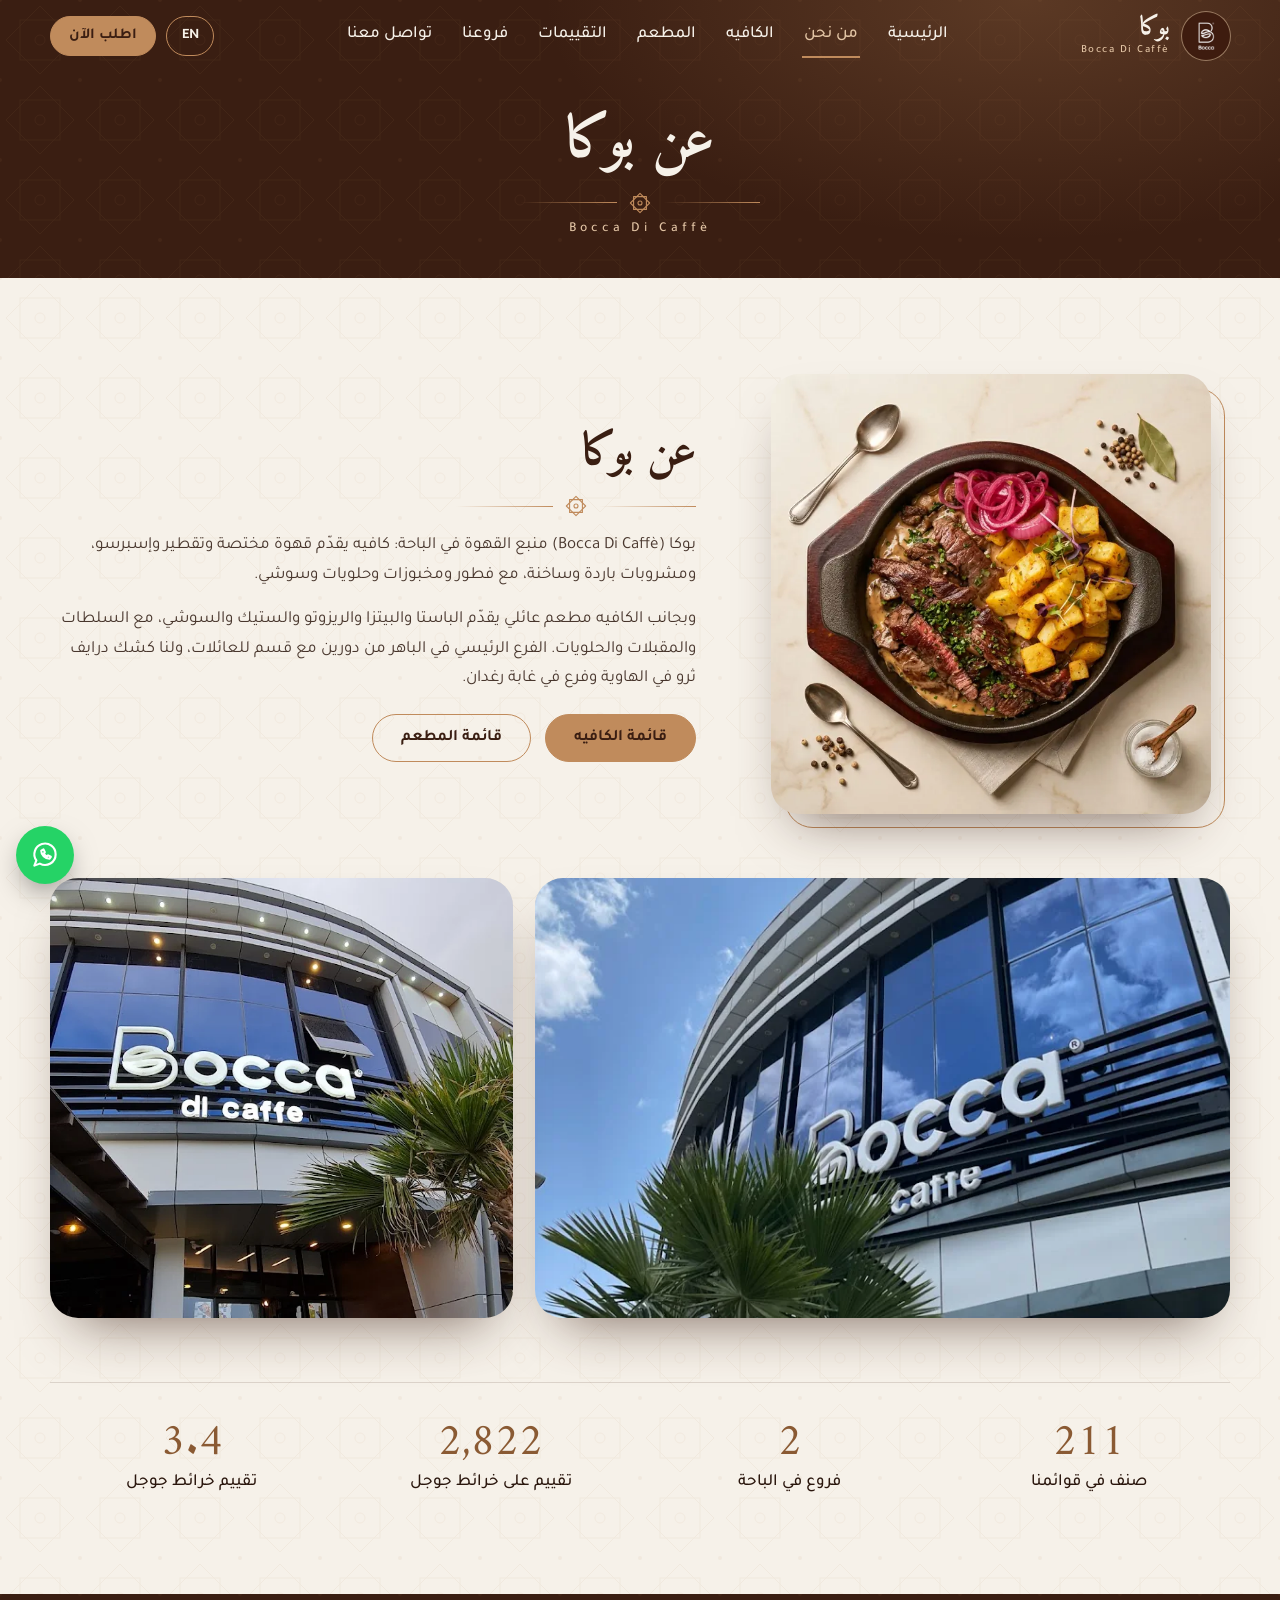
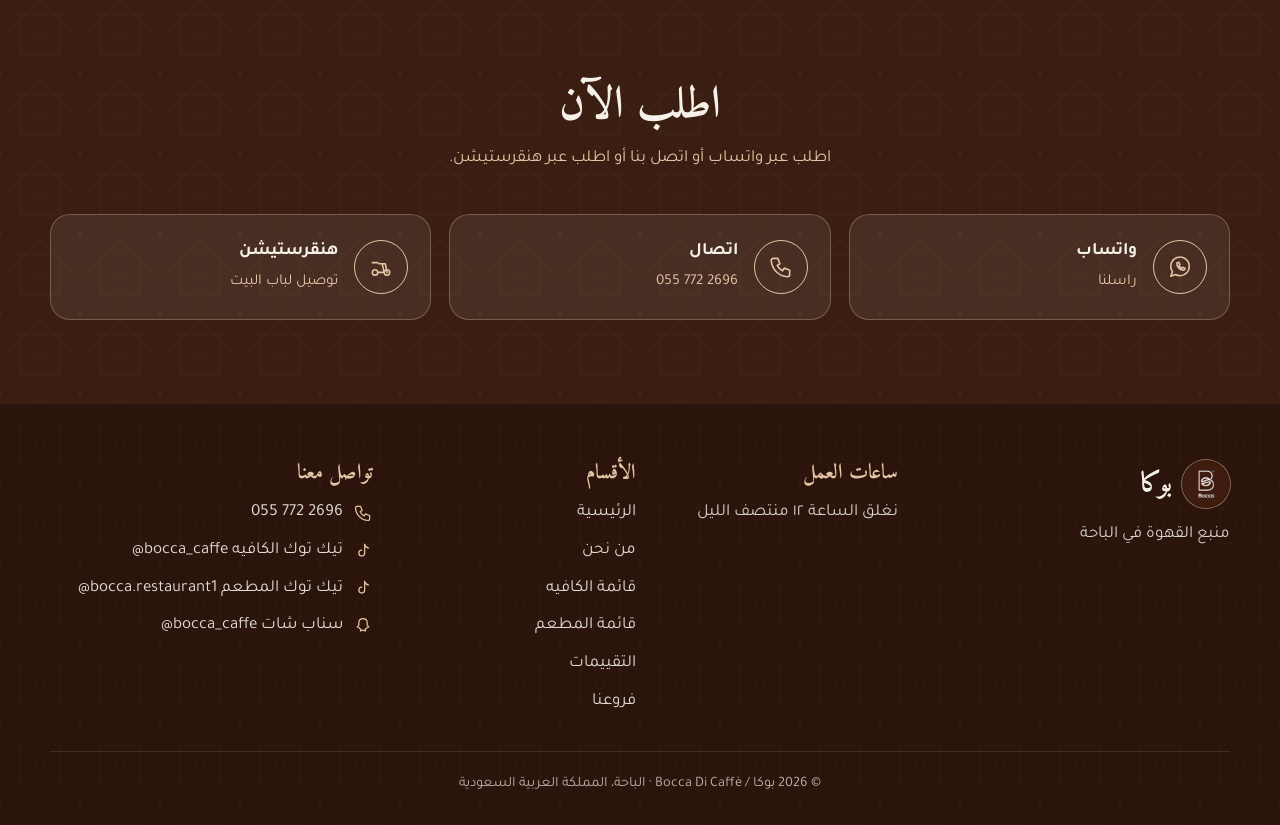
==== commit 33649cda: "Add files via upload" ====
--- a/about.html
+++ b/about.html
@@ -180,6 +180,8 @@
 
 <script src="assets/config.js"></script>
 <script src="assets/menu-data.js"></script>
+<script src="assets/supabase-config.js"></script>
+<script src="assets/menu-live.js"></script>
 <script src="assets/app.js"></script>
 </body>
 </html>
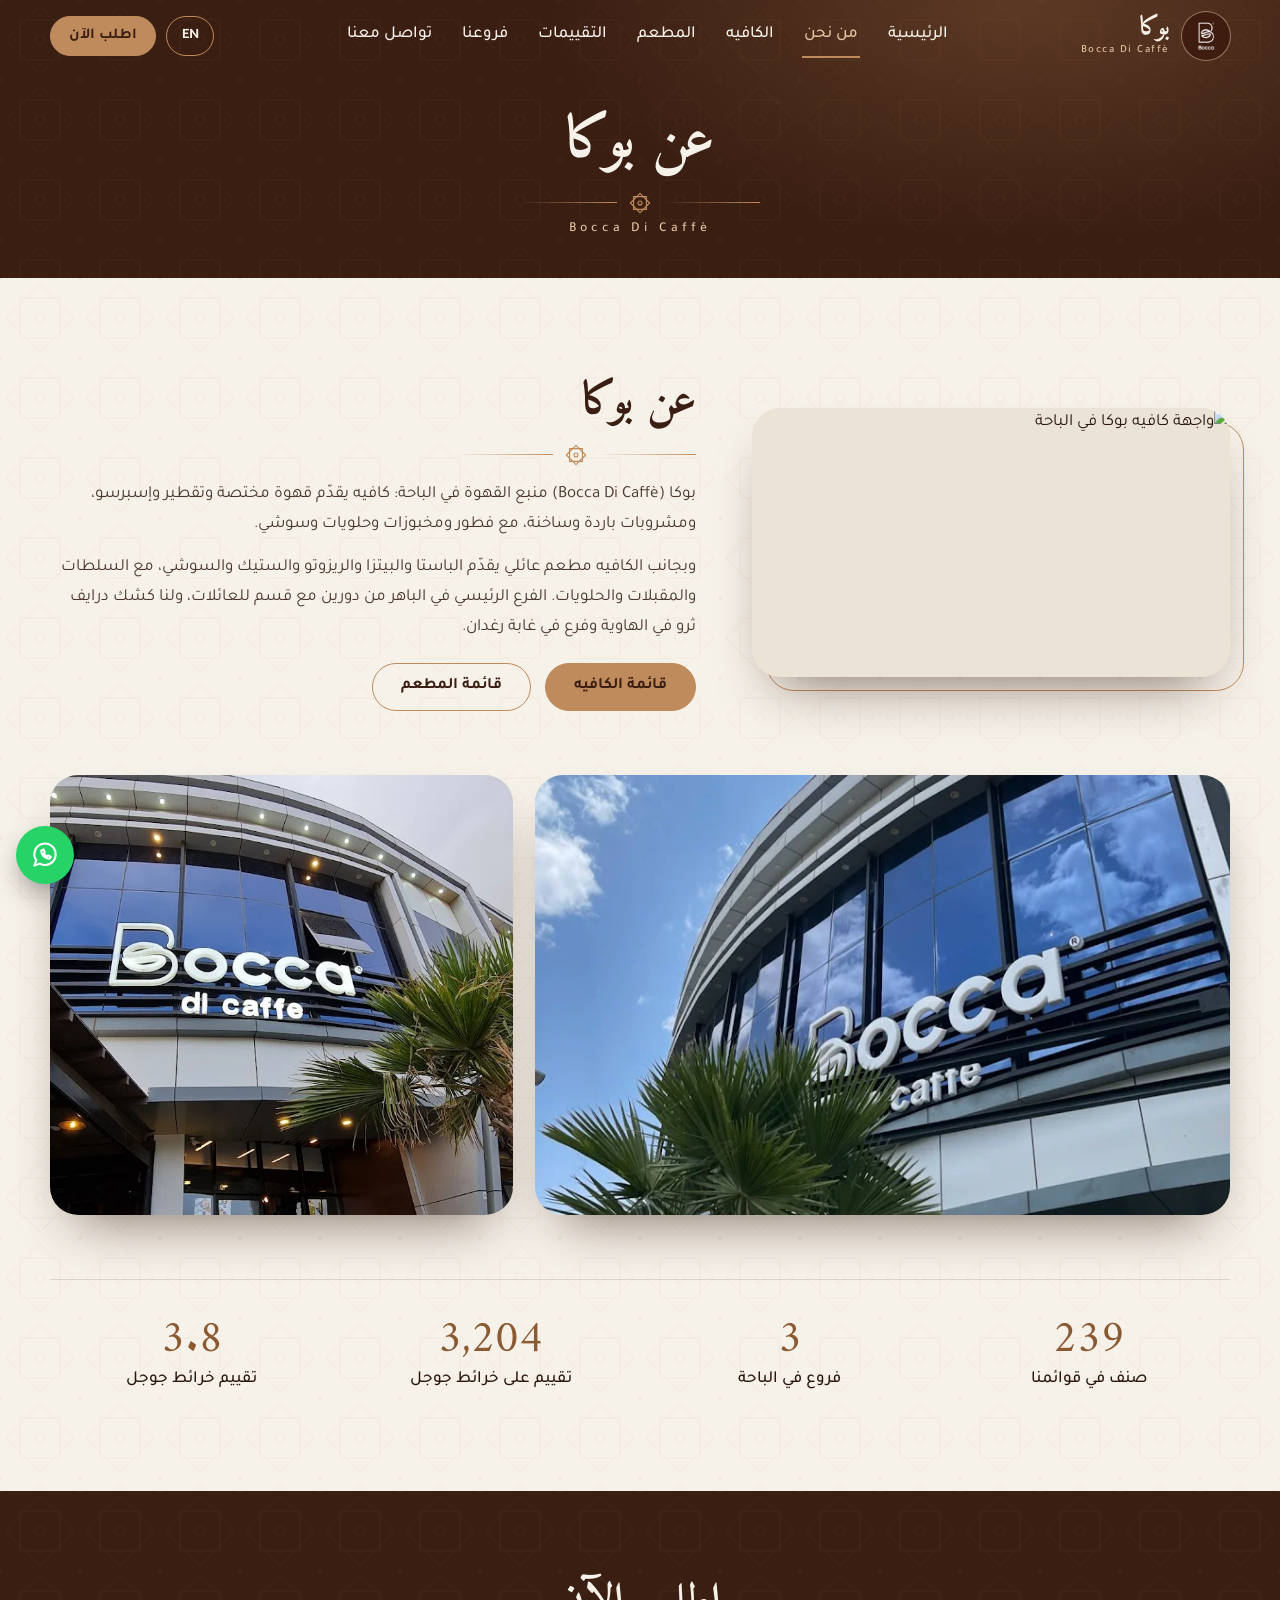
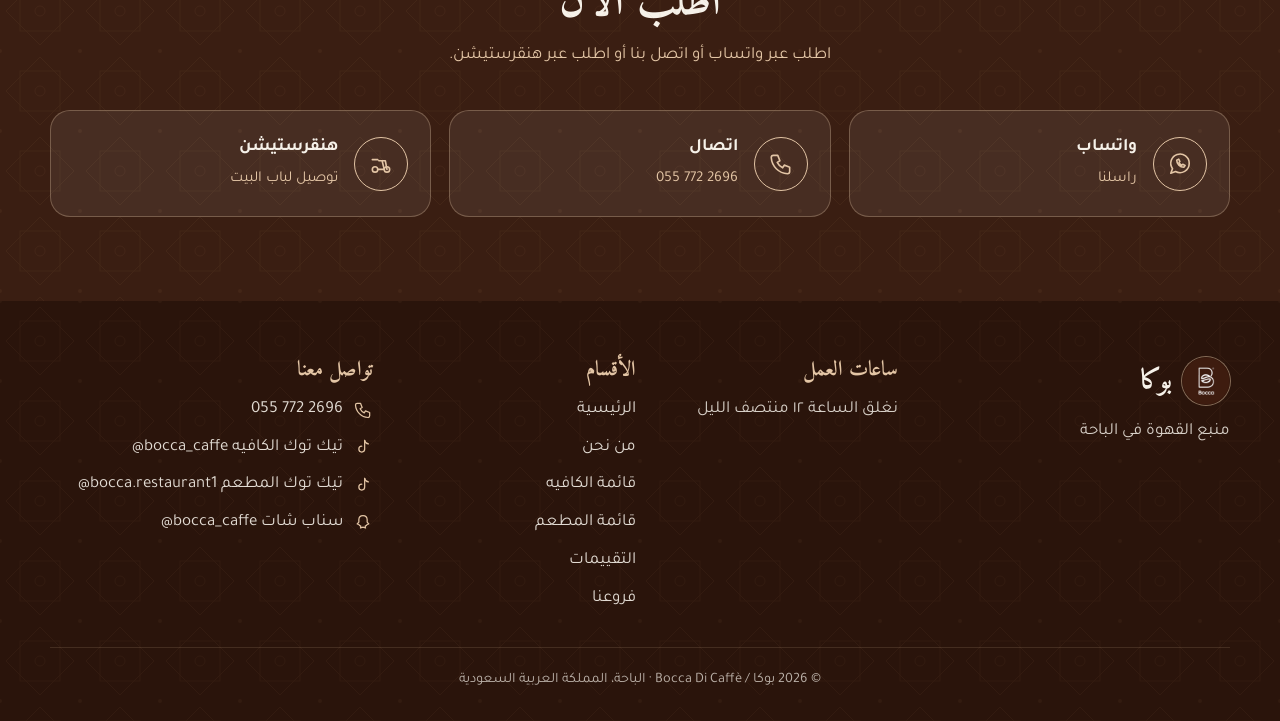
==== commit 3f90e649: "Add files via upload" ====
--- a/about.html
+++ b/about.html
@@ -27,6 +27,7 @@
 })();
 </script>
 <link rel="stylesheet" href="assets/style.css">
+<style>.story-media{max-width:560px}.media-img{object-fit:contain}</style>
 </head>
 <body id="top" data-pg="about">
 
@@ -96,7 +97,7 @@
   <div class="container">
     <div class="story-grid">
       <div class="story-media reveal">
-        <img class="media-img" src="assets/img/rest/r020.webp" data-i18n-alt="storyImgAlt" alt="طبق ستيك من مطعم بوكا" width="720" height="720" loading="lazy" decoding="async" style="--ar:1/1">
+        <img class="media-img" src="assets/img/place/bocca-front.webp" data-i18n-alt="placeImgAlt1" alt="واجهة كافيه بوكا في الباحة" width="828" height="466" loading="lazy" decoding="async" style="--ar:828/466">
       </div>
       <div class="story-copy reveal" style="--d:120ms">
         <h2 id="story-title" data-i18n="storyTitle">عن بوكا</h2>
